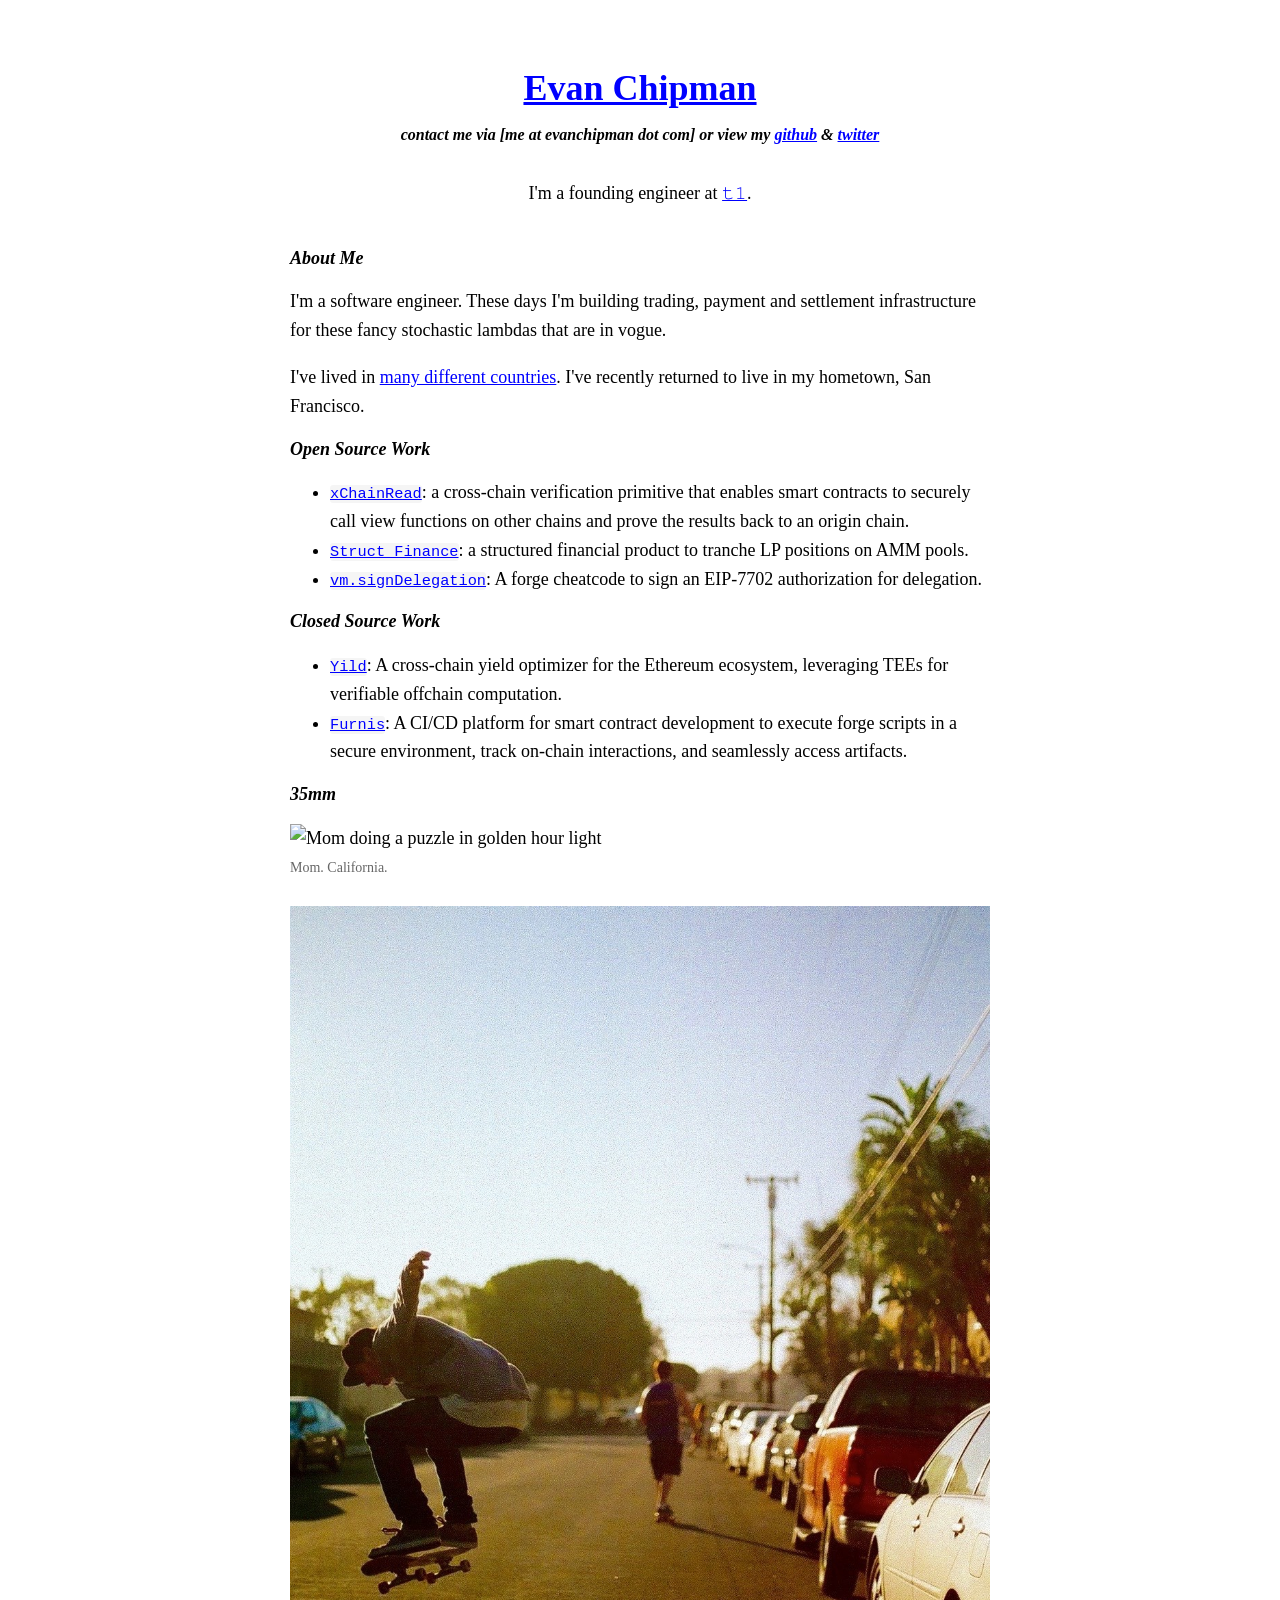
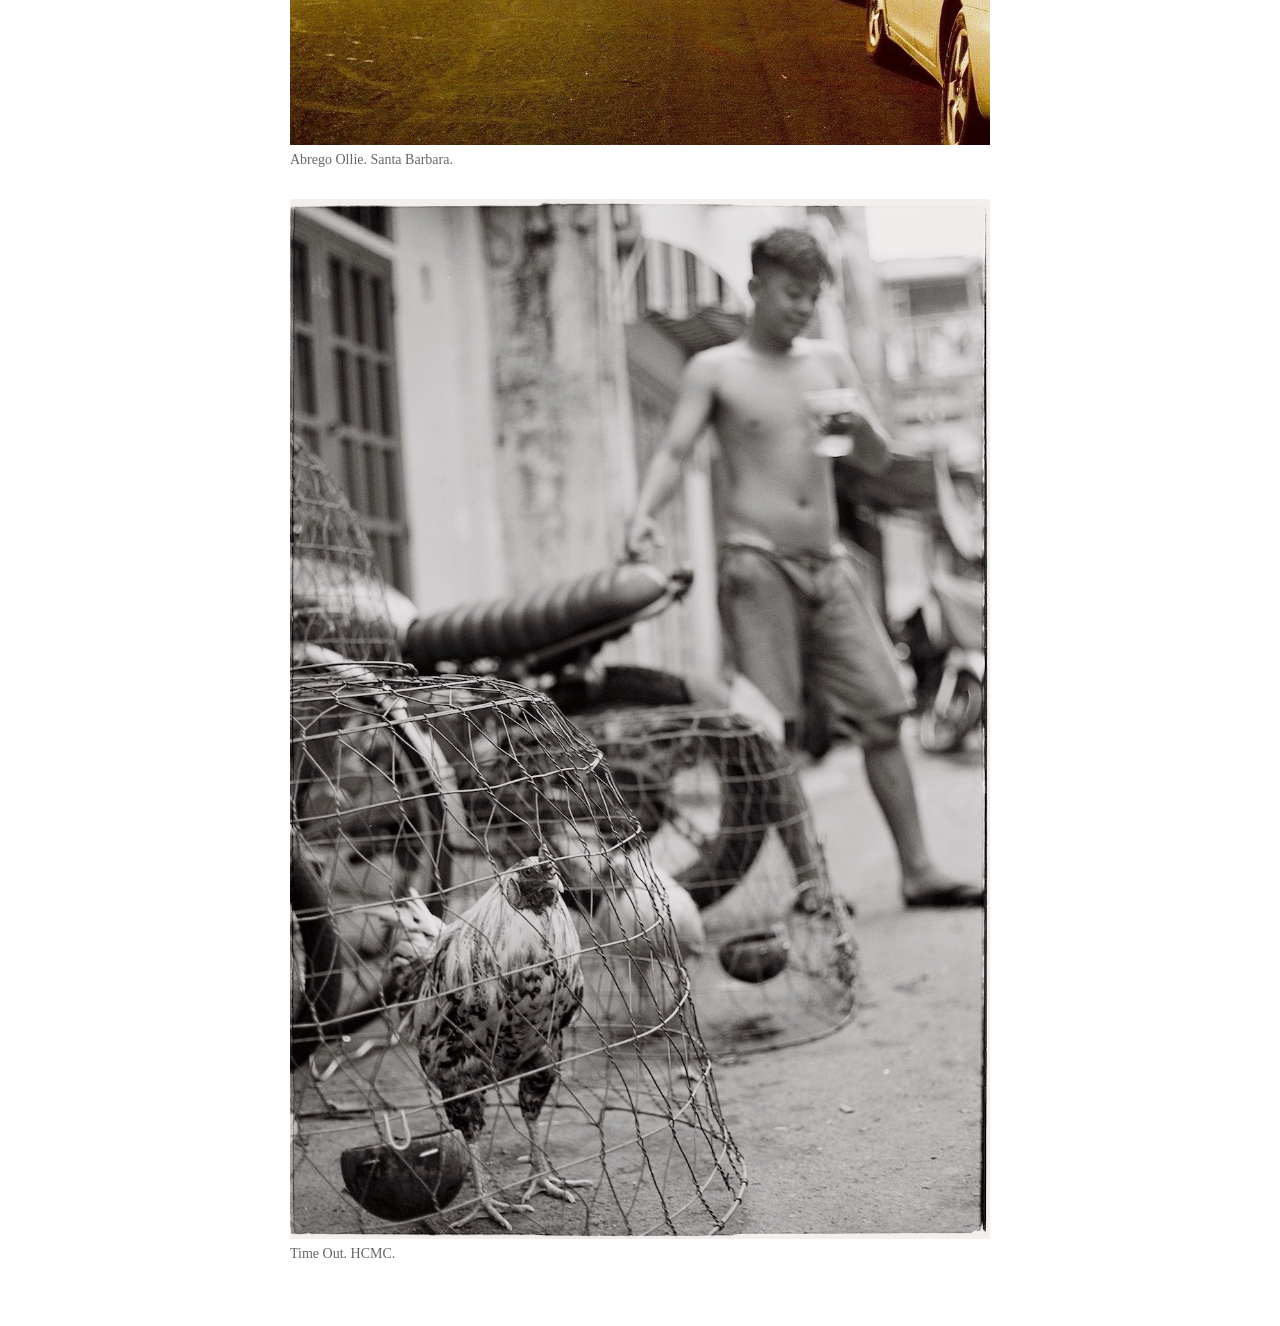
==== index.html @ 2501ecc5 "add photos section" ====
<!DOCTYPE html>
<html lang="en">
 <head>
  <meta charset="utf-8" />
  <meta name="viewport" content="width=device-width, initial-scale=1" />
  <meta name="description" content="the personal website of evan chipman" />

  <title>Evan Chipman</title>

  <link rel="stylesheet" href="styles.css" />
 </head>

 <body>
  <div id="preamble">
   <a href="https://github.com/evchip"><h1 class="title">Evan Chipman</h1></a>

   <h2 class="subtitle" style="margin-bottom: 35px;">
    contact me via
    [me at evanchipman dot com] or view my
    <a href="https://github.com/evchip">github</a>
    &amp; <a href="https://twitter.com/evanchipman">twitter</a>
   </h2>
  </div>

  <div>
    <p style="margin-bottom: 40px; text-align: center;">I'm a founding engineer at <a href="https://t1protocol.com">𝚝𝟷</a>.</p>
    <div>
      <h2>About Me</h2>
      <p>I'm a software engineer. These days I'm building trading, payment and settlement infrastructure for these fancy stochastic lambdas that are in vogue.</p>
      
      <p>I've lived in <a href="https://nomads.com/@chippers">many different countries</a>. I've recently returned to live in my hometown, San Francisco.</p>
    </div>
   <div>
    <h2>Open Source Work</h2>
    <div>
     <ul>
      <li><a href="https://docs.t1protocol.com/integration/xChainRead/overview"><code>xChainRead</code></a>: a cross-chain verification primitive that enables smart contracts to securely call view functions on other chains and prove the results back to an origin chain.</li>
      <li><a href="https://github.com/struct-defi/struct-contracts?tab=readme-ov-file#struct-protocol-----"><code>Struct Finance</code></a>: a structured financial product to tranche LP positions on AMM pools.</li>
      <li><a href="https://getfoundry.sh/reference/cheatcodes/sign-delegation"><code>vm.signDelegation</code></a>: A forge cheatcode to sign an EIP-7702 authorization for delegation.</li>
     </ul>
    </div>
    <h2>Closed Source Work</h2>
    <div>
     <ul>
      <li><a href="https://x.com/t1protocol/status/1993654584883962057"><code>Yild</code></a>: A cross-chain yield optimizer for the Ethereum ecosystem, leveraging TEEs for verifiable offchain computation.</li>
      <li><a href="https://furnis.io"><code>Furnis</code></a>: A CI/CD platform for smart contract development to execute forge scripts in a secure environment, track on-chain interactions, and seamlessly access artifacts.</li>
     </ul>
    </div>
   </div>
   <div>
    <h2>35mm</h2>
    <div class="photo-grid">
     <figure>
      <img src="media/mom.jpg" alt="Mom doing a puzzle in golden hour light" />
      <figcaption>Mom. California.</figcaption>
     </figure>
     <figure>
      <img src="media/sb_skate.jpg" alt="Skater doing an ollie on a Santa Barbara street" />
      <figcaption>Abrego Ollie. Santa Barbara.</figcaption>
     </figure>
     <figure>
      <img src="media/timeout.jpg" alt="Boy walking past caged chickens in an alley" />
      <figcaption>Time Out. HCMC.</figcaption>
     </figure>
    </div>
   </div>
  </div>
 </body>
</html>
---- styles.css ----
.title {
  text-align: center;
  margin-bottom: 0.2em;
}

.subtitle {
  text-align: center;
  font-size: medium;
  font-weight: bold;
  margin-top: 0;
}

body {
  line-height: 1.6;
  font-size: 18px;
  padding: 0 10px;
  margin: 60px auto;
  max-width: 700px;
}

h2,
h3 {
  line-height: 1.2;
}

h2 {
  font-style: italic;
  font-size: 18px;
}

a:link,
a:visited {
  color: blue;
}

code,
.code {
  font-family: Consolas, "Liberation Mono", Menlo, Courier, monospace;
  font-size: 1.125rem;
  line-height: 1.6;
  padding: 0;
  margin: 0;
  font-size: 85%;
  background-color: rgba(0, 0, 0, 0.04);
  border-radius: 3px;
}

.photo-grid {
  margin-top: 1em;
}

.photo-grid figure {
  margin: 0 0 1.5em 0;
}

.photo-grid img {
  width: 100%;
  display: block;
}

.photo-grid figcaption {
  font-size: 14px;
  color: #666;
  margin-top: 0.3em;
}
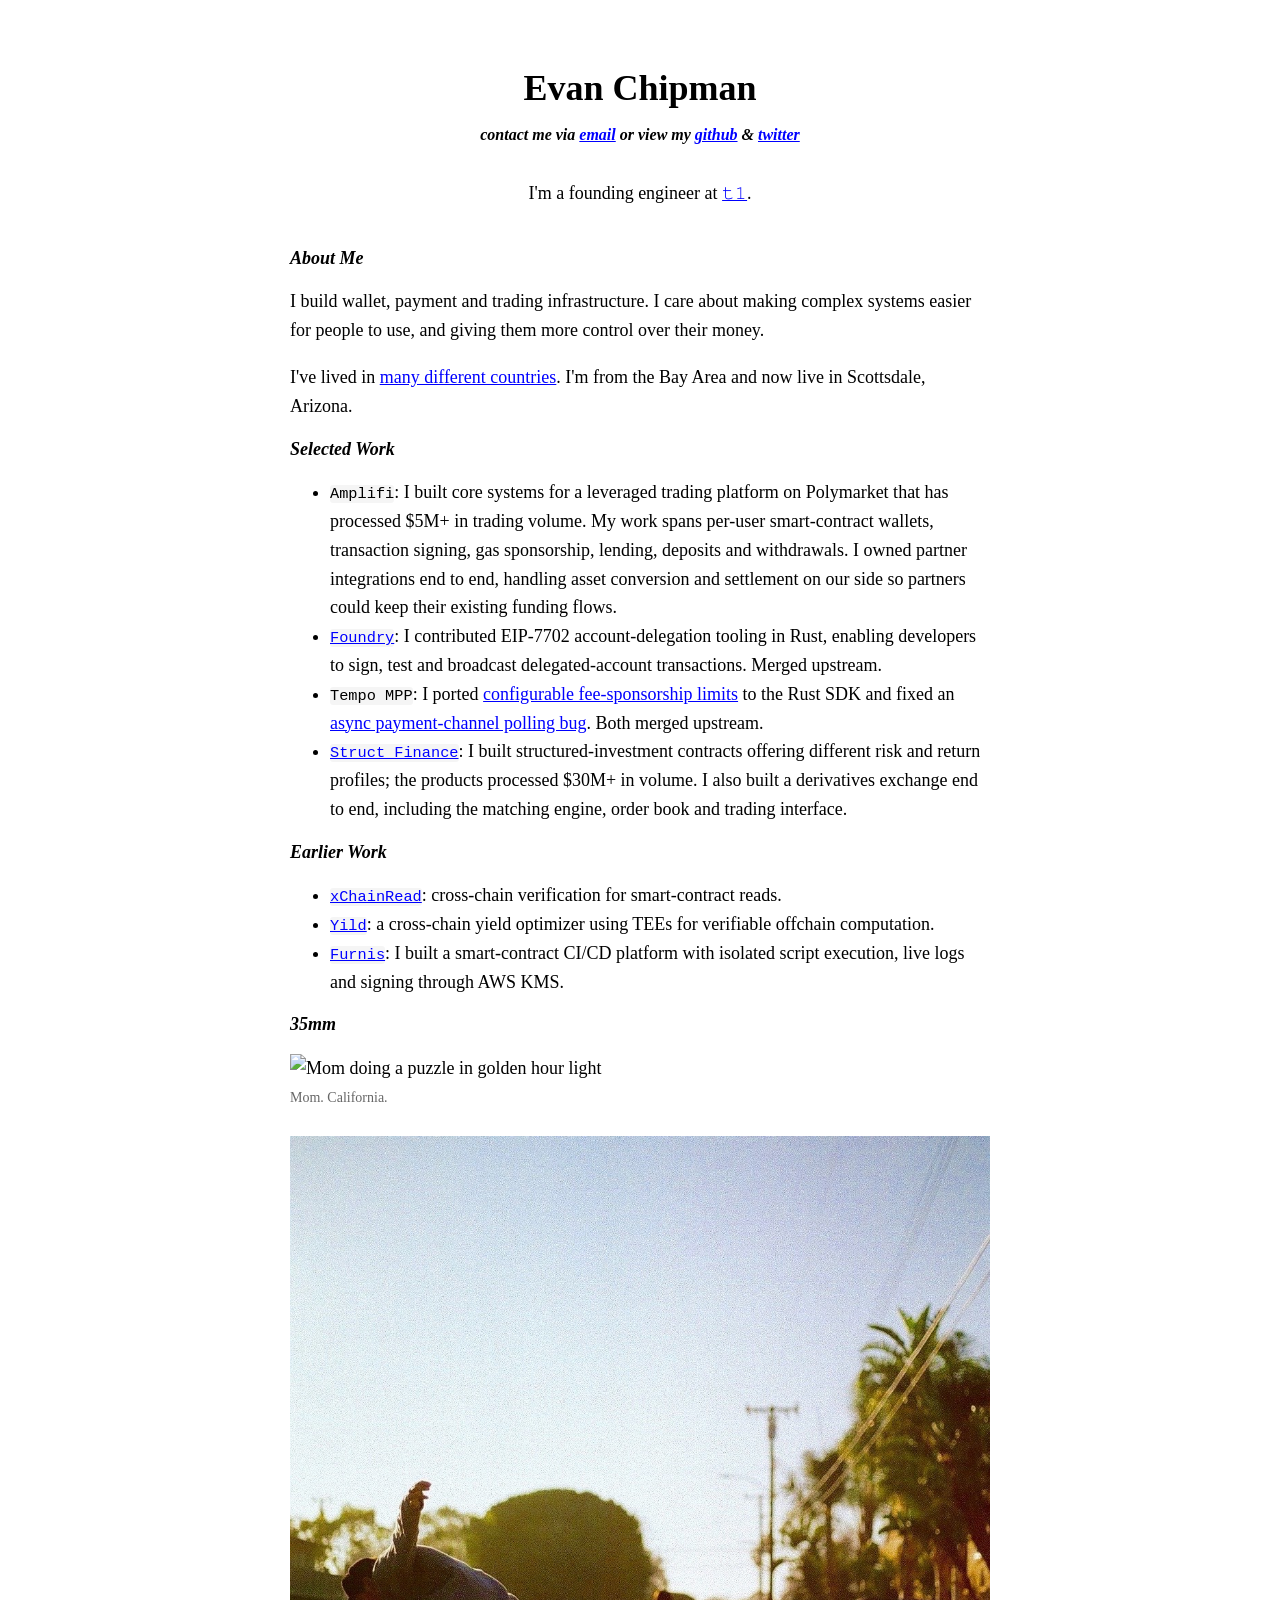
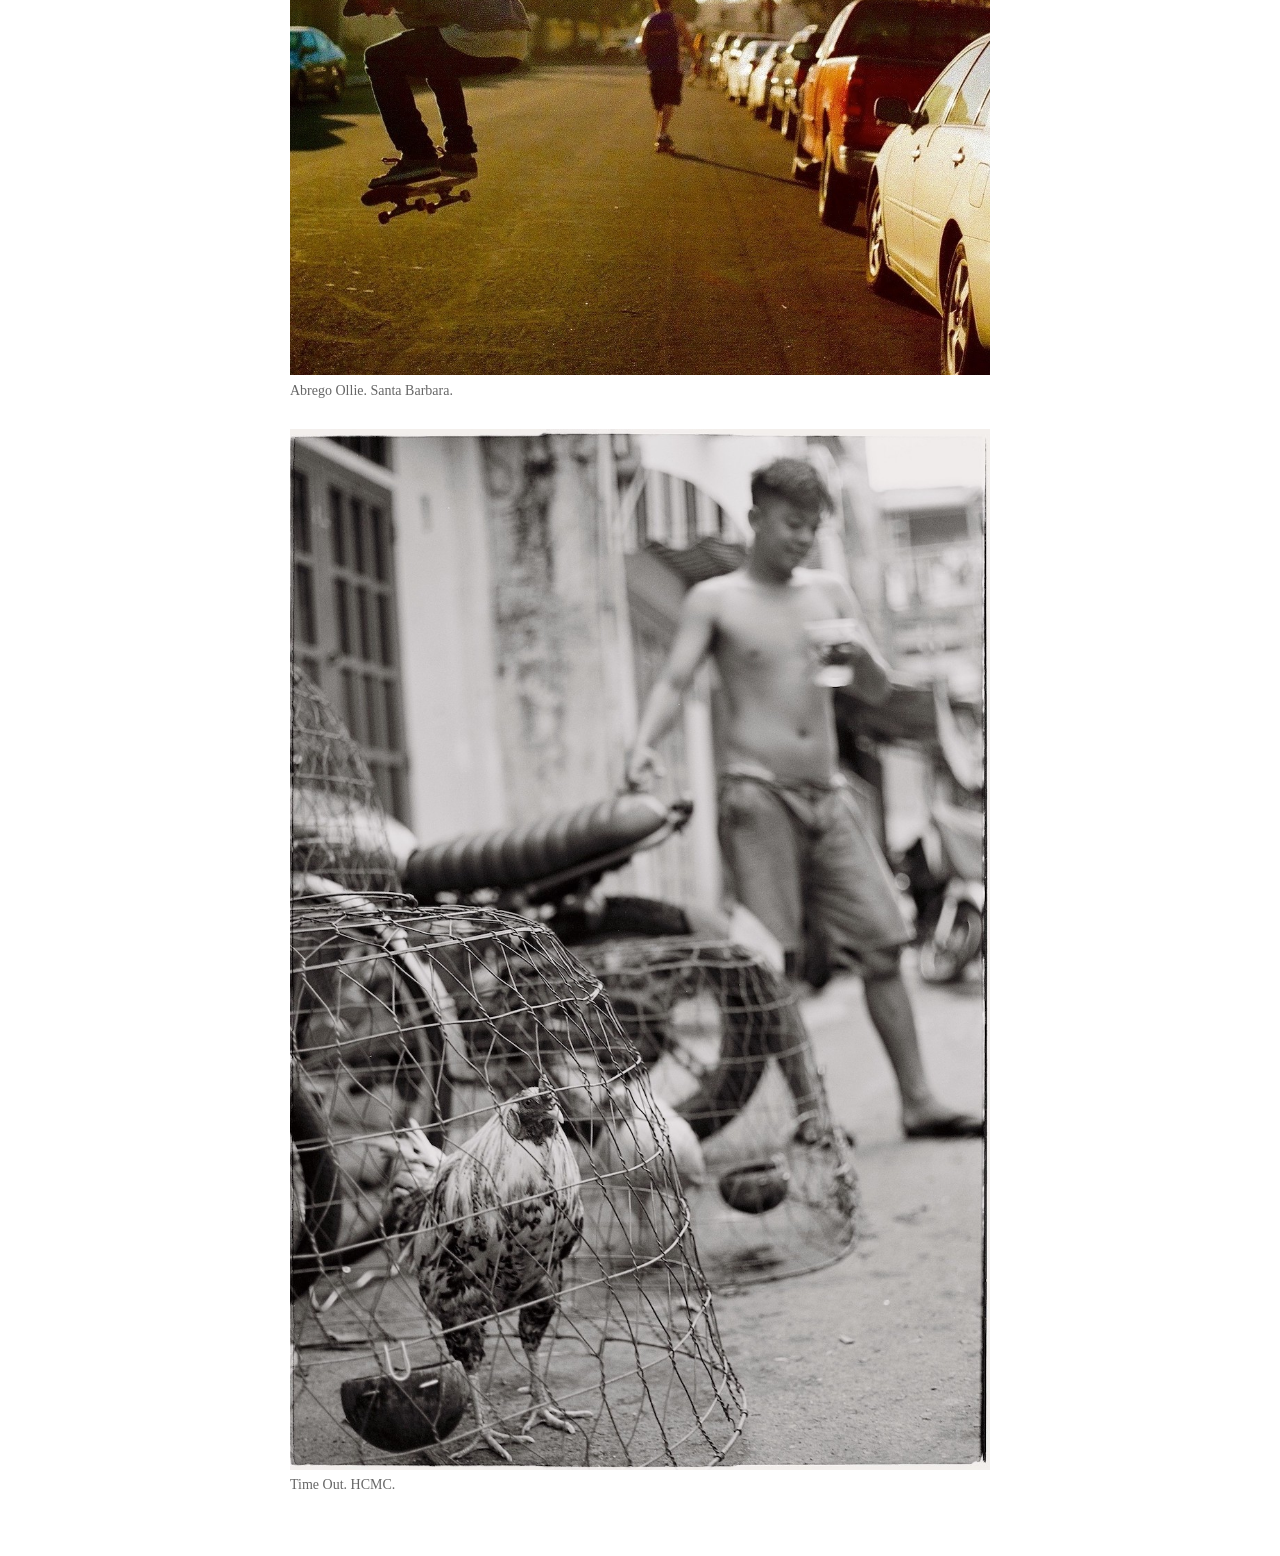
==== commit ca0601c9: "update" ====
--- a/index.html
+++ b/index.html
@@ -3,7 +3,7 @@
  <head>
   <meta charset="utf-8" />
   <meta name="viewport" content="width=device-width, initial-scale=1" />
-  <meta name="description" content="the personal website of evan chipman" />
+  <meta name="description" content="Evan Chipman builds wallet, payment and trading infrastructure. Selected work in Amplifi, Foundry and Tempo MPP, plus 35mm photography." />
 
   <title>Evan Chipman</title>
 
@@ -12,11 +12,11 @@
 
  <body>
   <div id="preamble">
-   <a href="https://github.com/evchip"><h1 class="title">Evan Chipman</h1></a>
+   <h1 class="title">Evan Chipman</h1>
 
    <h2 class="subtitle" style="margin-bottom: 35px;">
     contact me via
-    [me at evanchipman dot com] or view my
+    <a href="mailto:evchip@pm.me">email</a> or view my
     <a href="https://github.com/evchip">github</a>
     &amp; <a href="https://twitter.com/evanchipman">twitter</a>
    </h2>
@@ -26,24 +26,26 @@
     <p style="margin-bottom: 40px; text-align: center;">I'm a founding engineer at <a href="https://t1protocol.com">𝚝𝟷</a>.</p>
     <div>
       <h2>About Me</h2>
-      <p>I'm a software engineer. These days I'm building trading, payment and settlement infrastructure for these fancy stochastic lambdas that are in vogue.</p>
+      <p>I build wallet, payment and trading infrastructure. I care about making complex systems easier for people to use, and giving them more control over their money.</p>
       
-      <p>I've lived in <a href="https://nomads.com/@chippers">many different countries</a>. I've recently returned to live in my hometown, San Francisco.</p>
+      <p>I've lived in <a href="https://nomads.com/@chippers">many different countries</a>. I'm from the Bay Area and now live in Scottsdale, Arizona.</p>
     </div>
    <div>
-    <h2>Open Source Work</h2>
+    <h2>Selected Work</h2>
     <div>
      <ul>
-      <li><a href="https://docs.t1protocol.com/integration/xChainRead/overview"><code>xChainRead</code></a>: a cross-chain verification primitive that enables smart contracts to securely call view functions on other chains and prove the results back to an origin chain.</li>
-      <li><a href="https://github.com/struct-defi/struct-contracts?tab=readme-ov-file#struct-protocol-----"><code>Struct Finance</code></a>: a structured financial product to tranche LP positions on AMM pools.</li>
-      <li><a href="https://getfoundry.sh/reference/cheatcodes/sign-delegation"><code>vm.signDelegation</code></a>: A forge cheatcode to sign an EIP-7702 authorization for delegation.</li>
+      <li><code>Amplifi</code>: I built core systems for a leveraged trading platform on Polymarket that has processed $5M+ in trading volume. My work spans per-user smart-contract wallets, transaction signing, gas sponsorship, lending, deposits and withdrawals. I owned partner integrations end to end, handling asset conversion and settlement on our side so partners could keep their existing funding flows.</li>
+      <li><a href="https://github.com/foundry-rs/foundry/pull/9236"><code>Foundry</code></a>: I contributed EIP-7702 account-delegation tooling in Rust, enabling developers to sign, test and broadcast delegated-account transactions. Merged upstream.</li>
+      <li><code>Tempo MPP</code>: I ported <a href="https://github.com/tempoxyz/mpp-rs/pull/229">configurable fee-sponsorship limits</a> to the Rust SDK and fixed an <a href="https://github.com/tempoxyz/mpp-rs/pull/194">async payment-channel polling bug</a>. Both merged upstream.</li>
+      <li><a href="https://github.com/struct-defi/struct-contracts?tab=readme-ov-file#struct-protocol-----"><code>Struct Finance</code></a>: I built structured-investment contracts offering different risk and return profiles; the products processed $30M+ in volume. I also built a derivatives exchange end to end, including the matching engine, order book and trading interface.</li>
      </ul>
     </div>
-    <h2>Closed Source Work</h2>
+    <h2>Earlier Work</h2>
     <div>
      <ul>
-      <li><a href="https://x.com/t1protocol/status/1993654584883962057"><code>Yild</code></a>: A cross-chain yield optimizer for the Ethereum ecosystem, leveraging TEEs for verifiable offchain computation.</li>
-      <li><a href="https://furnis.io"><code>Furnis</code></a>: A CI/CD platform for smart contract development to execute forge scripts in a secure environment, track on-chain interactions, and seamlessly access artifacts.</li>
+      <li><a href="https://docs.t1protocol.com/integration/xChainRead/overview"><code>xChainRead</code></a>: cross-chain verification for smart-contract reads.</li>
+      <li><a href="https://x.com/t1protocol/status/1993654584883962057"><code>Yild</code></a>: a cross-chain yield optimizer using TEEs for verifiable offchain computation.</li>
+      <li><a href="https://furnis.io"><code>Furnis</code></a>: I built a smart-contract CI/CD platform with isolated script execution, live logs and signing through AWS KMS.</li>
      </ul>
     </div>
    </div>
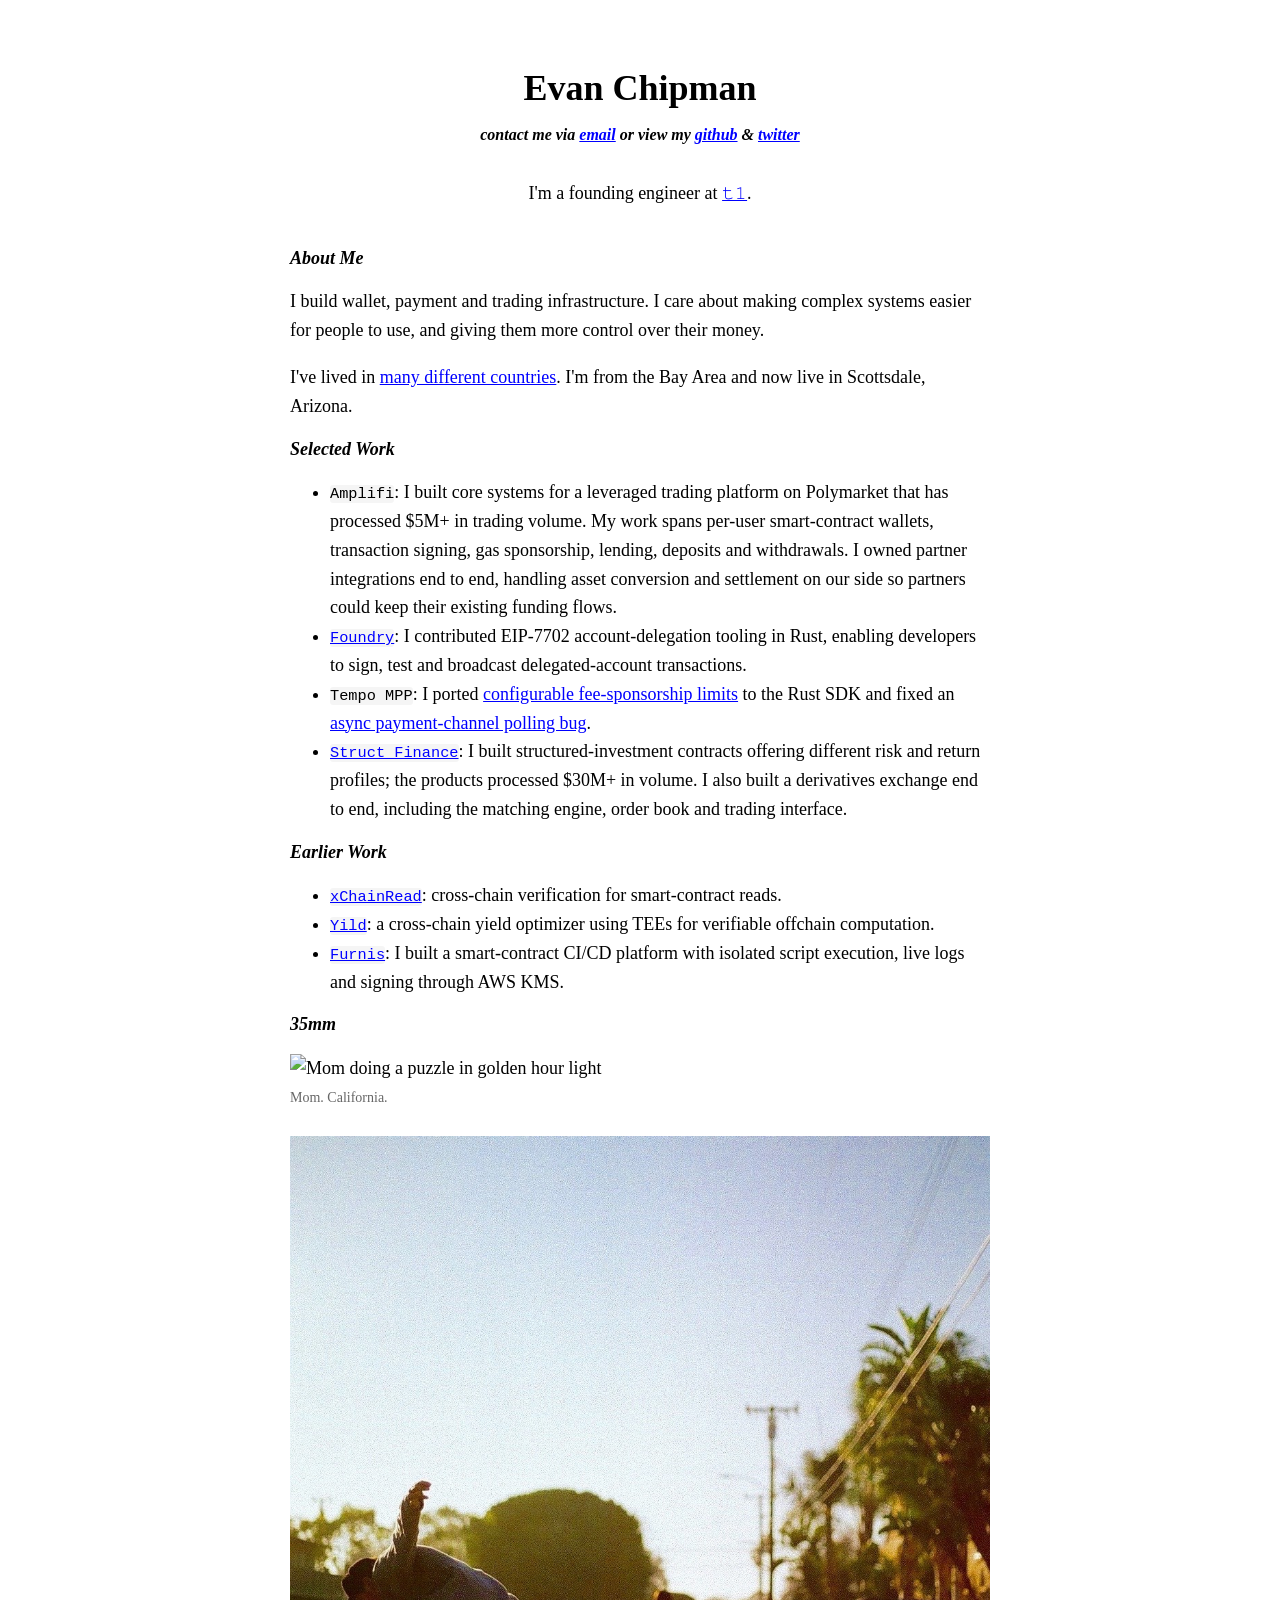
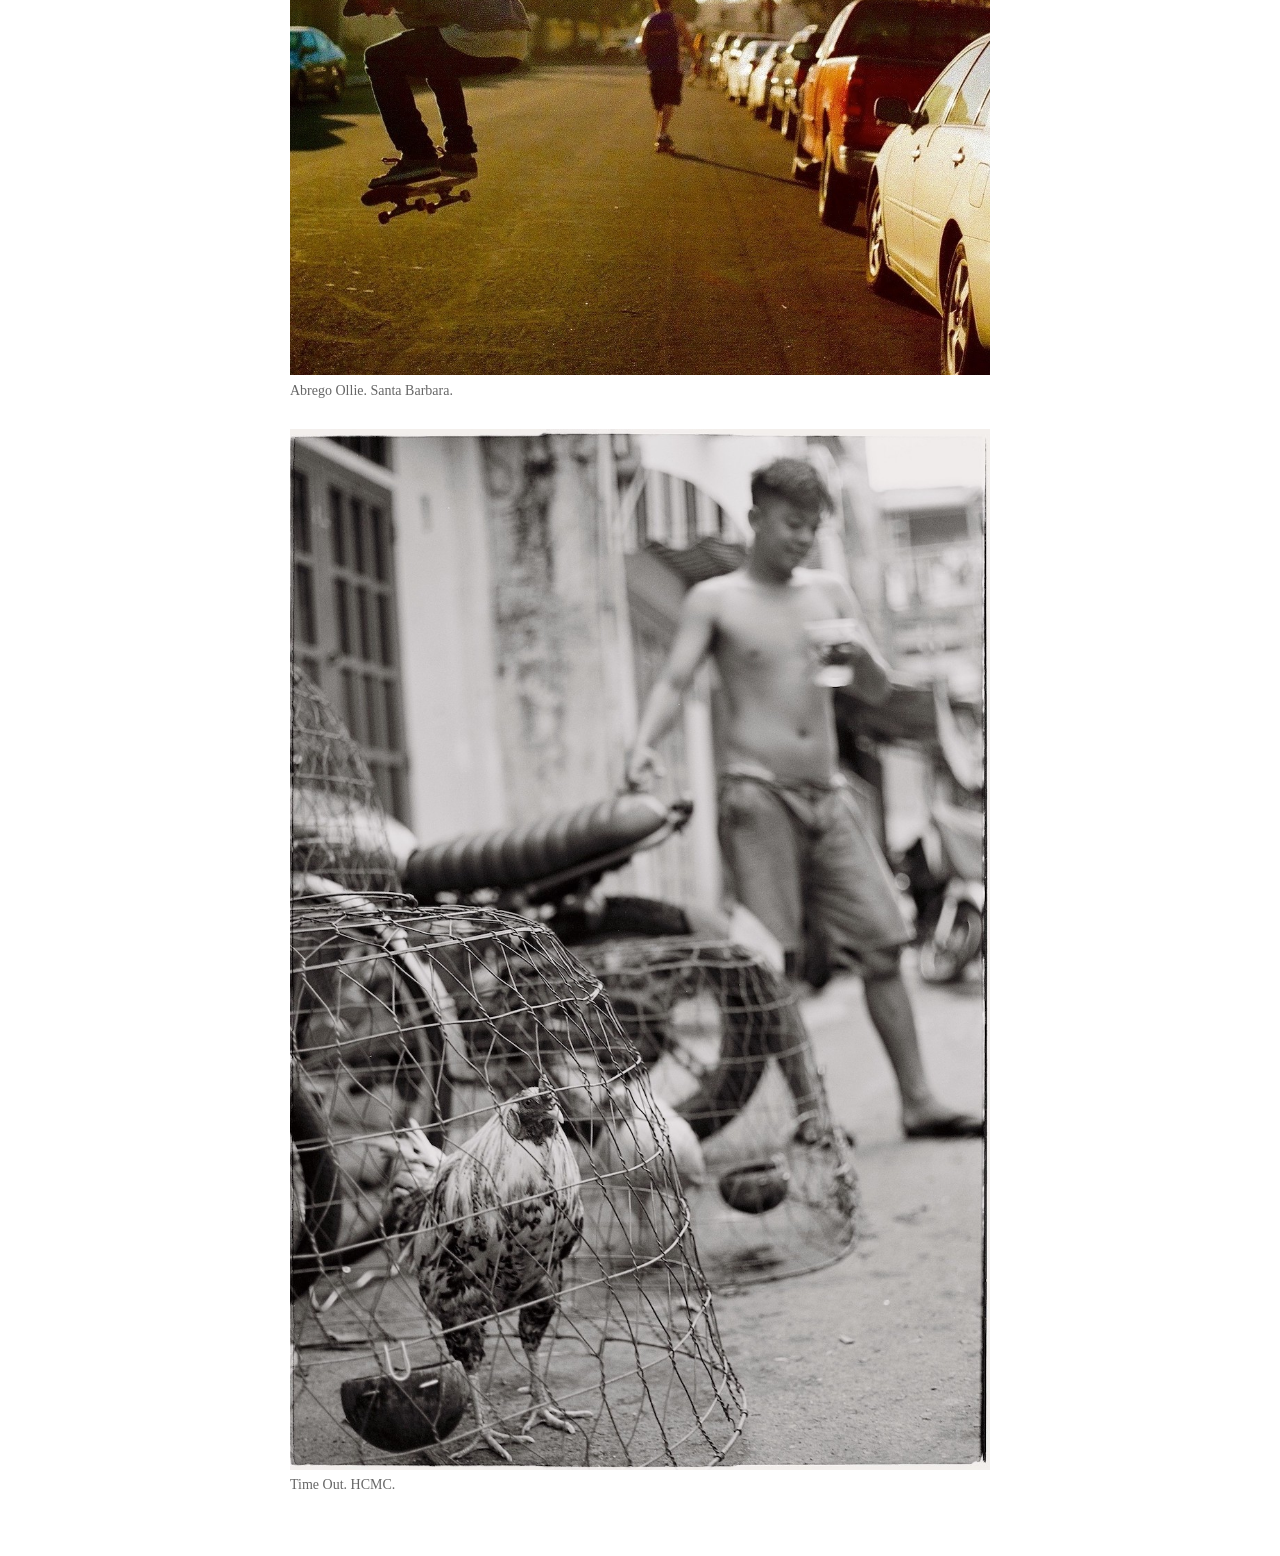
==== commit fedc0fe2: "update" ====
--- a/index.html
+++ b/index.html
@@ -35,8 +35,8 @@
     <div>
      <ul>
       <li><code>Amplifi</code>: I built core systems for a leveraged trading platform on Polymarket that has processed $5M+ in trading volume. My work spans per-user smart-contract wallets, transaction signing, gas sponsorship, lending, deposits and withdrawals. I owned partner integrations end to end, handling asset conversion and settlement on our side so partners could keep their existing funding flows.</li>
-      <li><a href="https://github.com/foundry-rs/foundry/pull/9236"><code>Foundry</code></a>: I contributed EIP-7702 account-delegation tooling in Rust, enabling developers to sign, test and broadcast delegated-account transactions. Merged upstream.</li>
-      <li><code>Tempo MPP</code>: I ported <a href="https://github.com/tempoxyz/mpp-rs/pull/229">configurable fee-sponsorship limits</a> to the Rust SDK and fixed an <a href="https://github.com/tempoxyz/mpp-rs/pull/194">async payment-channel polling bug</a>. Both merged upstream.</li>
+      <li><a href="https://github.com/foundry-rs/foundry/pull/9236"><code>Foundry</code></a>: I contributed EIP-7702 account-delegation tooling in Rust, enabling developers to sign, test and broadcast delegated-account transactions.</li>
+      <li><code>Tempo MPP</code>: I ported <a href="https://github.com/tempoxyz/mpp-rs/pull/229">configurable fee-sponsorship limits</a> to the Rust SDK and fixed an <a href="https://github.com/tempoxyz/mpp-rs/pull/194">async payment-channel polling bug</a>.</li>
       <li><a href="https://github.com/struct-defi/struct-contracts?tab=readme-ov-file#struct-protocol-----"><code>Struct Finance</code></a>: I built structured-investment contracts offering different risk and return profiles; the products processed $30M+ in volume. I also built a derivatives exchange end to end, including the matching engine, order book and trading interface.</li>
      </ul>
     </div>
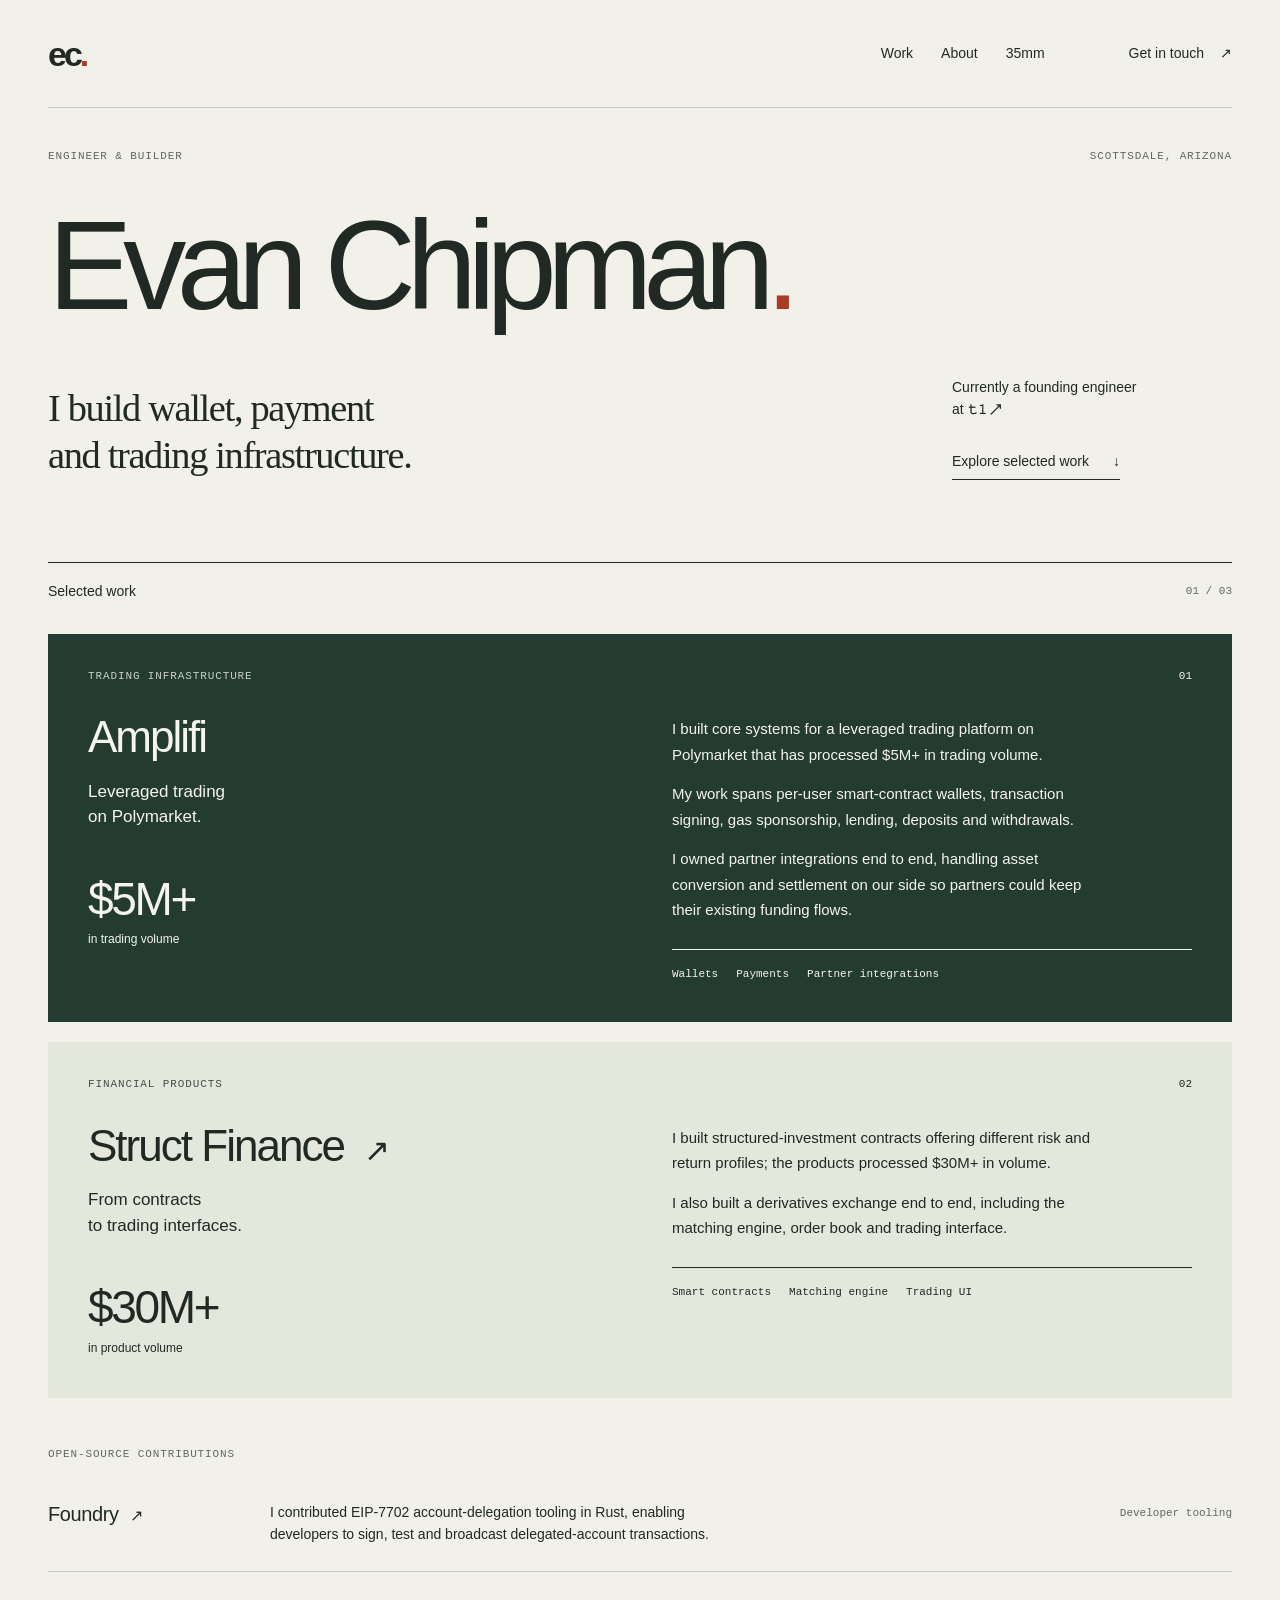
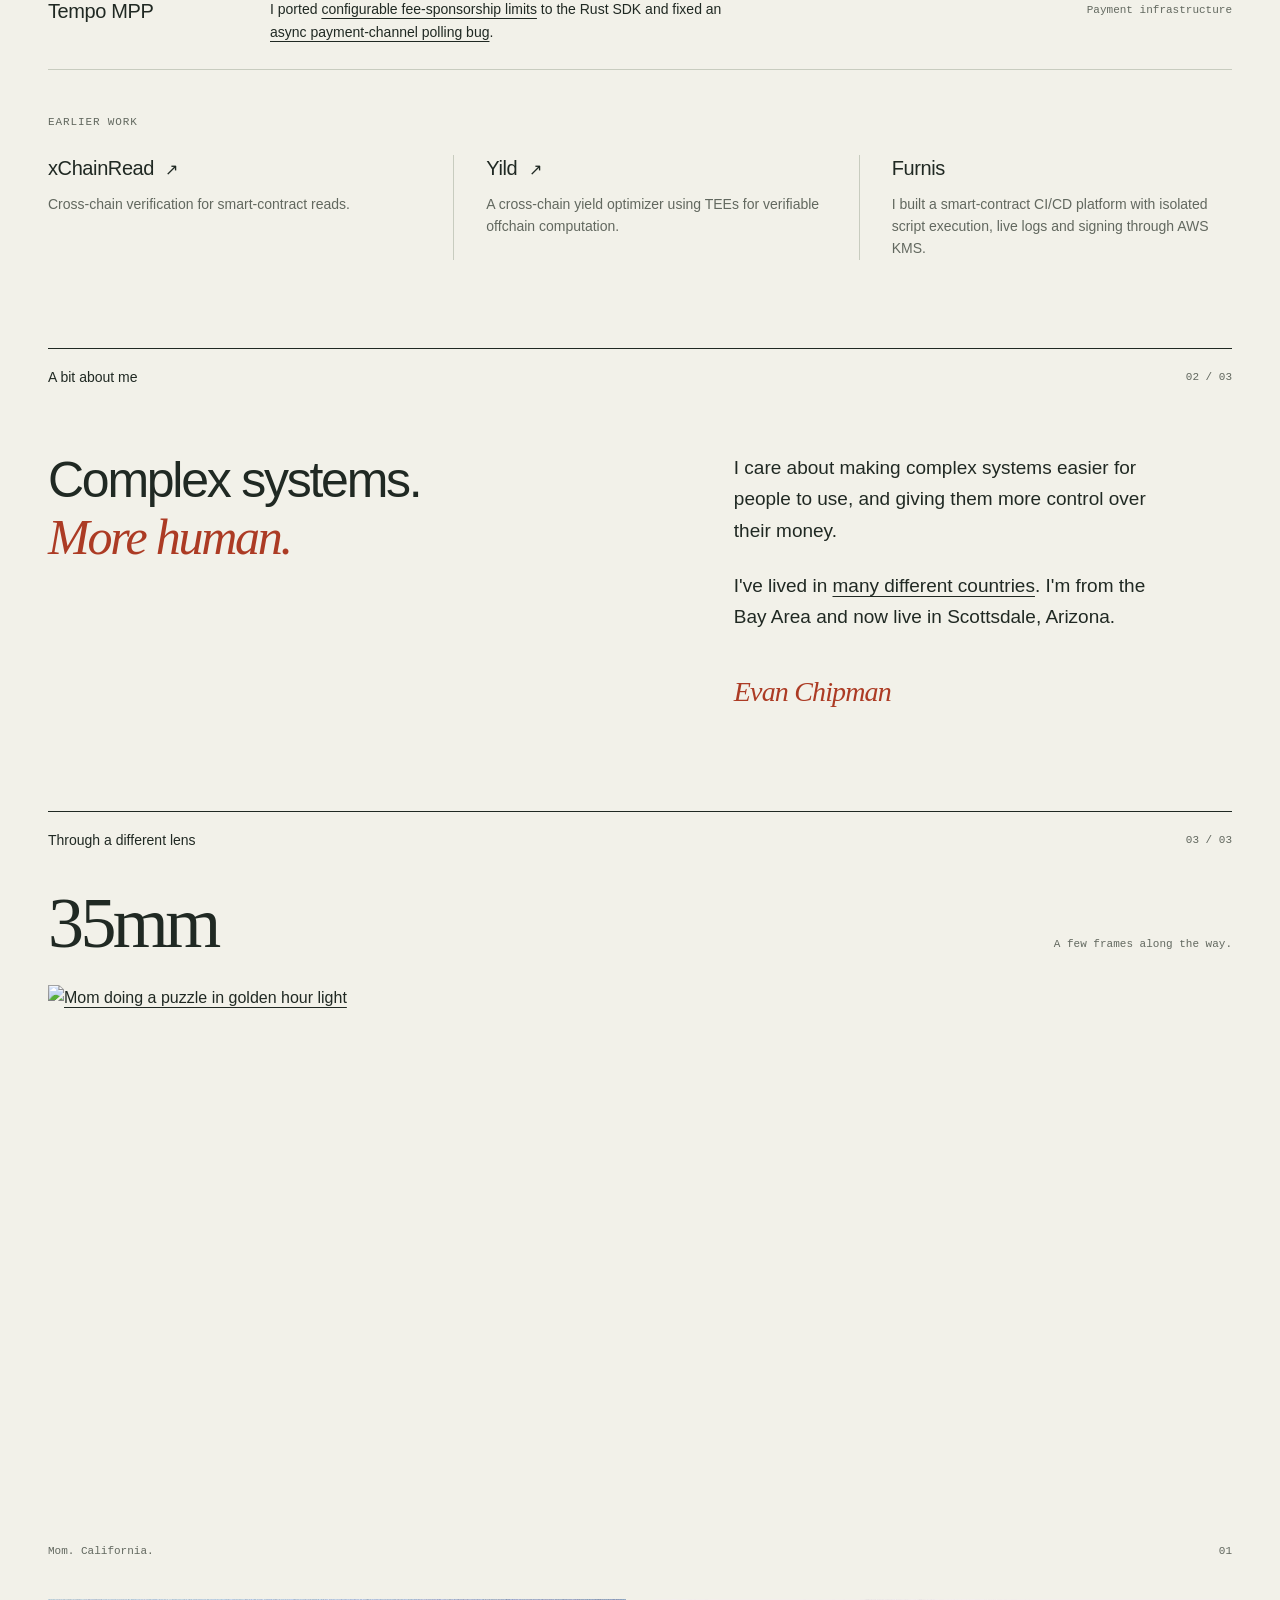
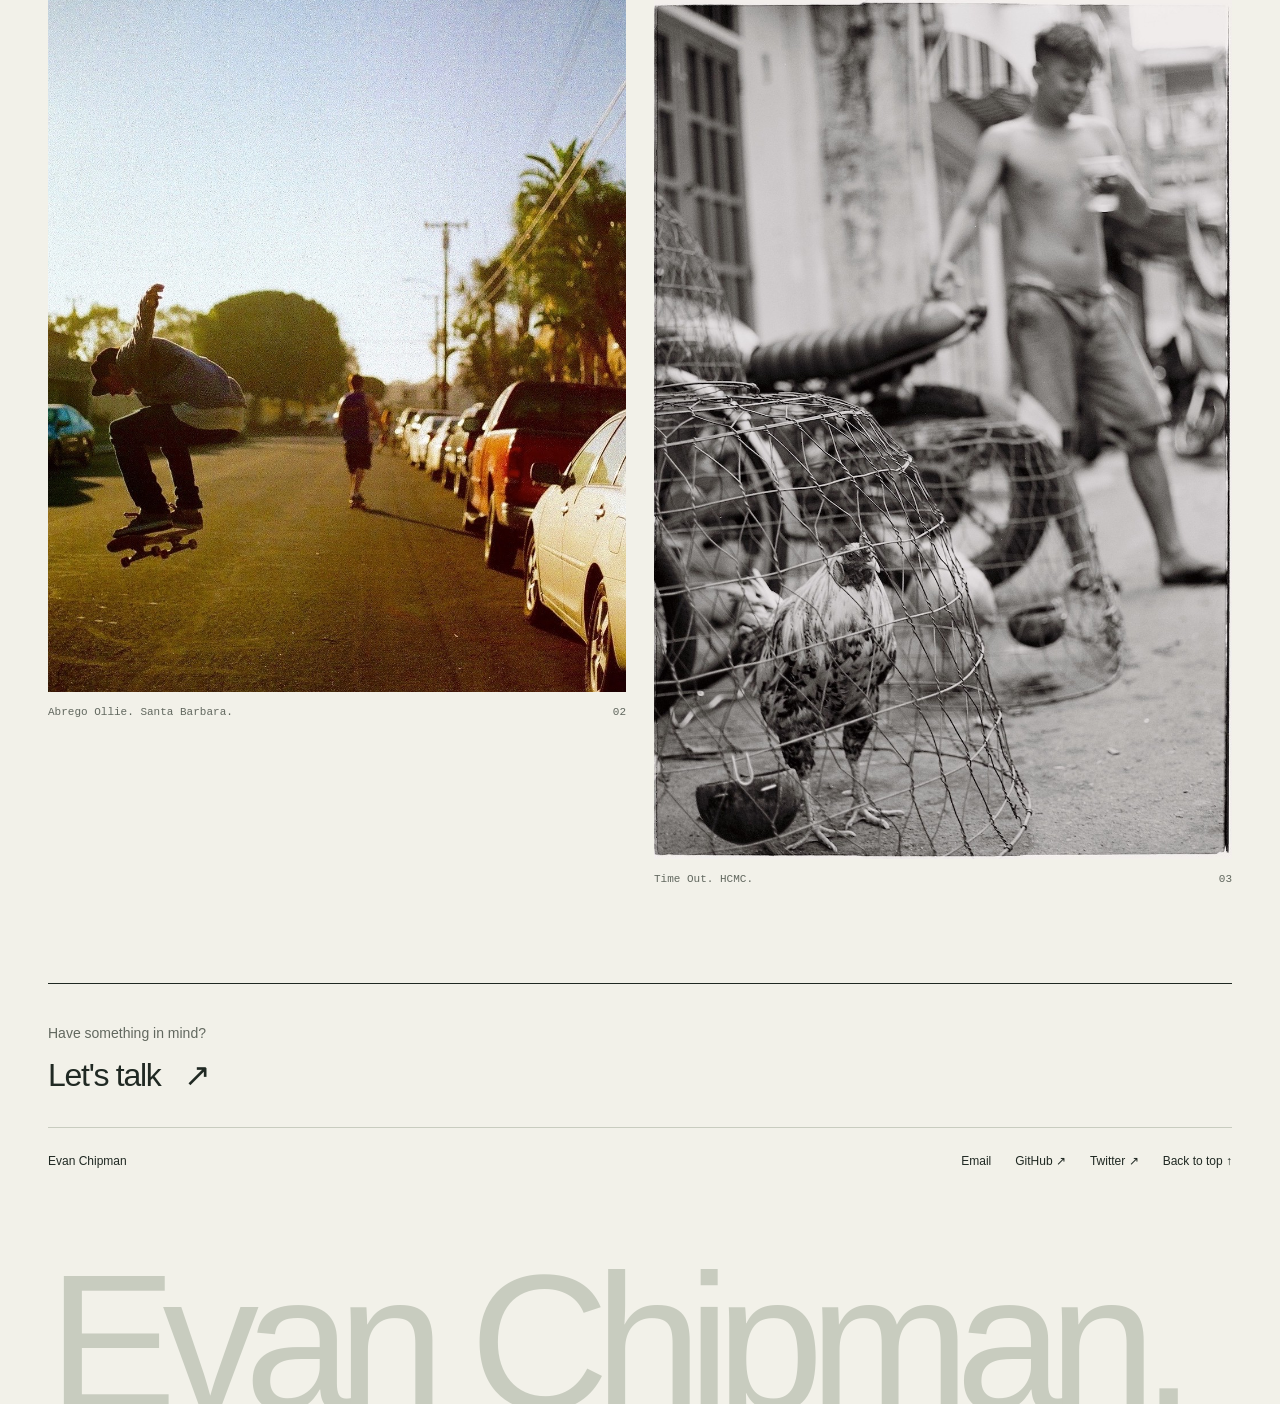
==== commit b9f81a37: "Publish redesigned portfolio and remove dead Furnis link" ====
--- a/index.html
+++ b/index.html
@@ -1,71 +1,136 @@
 <!DOCTYPE html>
 <html lang="en">
- <head>
-  <meta charset="utf-8" />
-  <meta name="viewport" content="width=device-width, initial-scale=1" />
-  <meta name="description" content="Evan Chipman builds wallet, payment and trading infrastructure. Selected work in Amplifi, Foundry and Tempo MPP, plus 35mm photography." />
+  <head>
+    <meta charset="utf-8" />
+    <meta name="viewport" content="width=device-width, initial-scale=1" />
+    <meta name="description" content="Evan Chipman builds wallet, payment and trading infrastructure. Selected work in Amplifi, Foundry and Tempo MPP, plus 35mm photography." />
+    <meta name="theme-color" content="#f2f1e9" />
+    <title>Evan Chipman</title>
+    <link rel="stylesheet" href="styles.css" />
+  </head>
+  <body class="portfolio">
+    <a class="skip-link" href="#main">Skip to content</a>
+    <div class="site-shell">
+      <header class="site-header">
+        <a class="wordmark" href="#top" aria-label="Evan Chipman, top of page">ec<span aria-hidden="true">.</span></a>
+        <nav aria-label="Main navigation">
+          <a href="#work">Work</a>
+          <a href="#about">About</a>
+          <a href="#photography">35mm</a>
+        </nav>
+        <a class="header-contact" href="mailto:evchip@pm.me">Get in touch <span aria-hidden="true">↗</span></a>
+      </header>
 
-  <title>Evan Chipman</title>
+      <main id="main" tabindex="-1">
+        <section class="hero" id="top" aria-labelledby="name">
+          <div class="hero-topline"><span>Engineer &amp; builder</span><span>Scottsdale, Arizona</span></div>
+          <h1 id="name">Evan Chipman<span class="period">.</span></h1>
+          <div class="hero-bottom">
+            <p class="hero-statement">I build wallet, payment<br class="desktop-break" /> and trading infrastructure.</p>
+            <div class="hero-note">
+              <p>Currently a founding engineer<br /> at <a href="https://t1protocol.com">𝚝𝟷 <span aria-hidden="true">↗</span></a></p>
+              <a class="text-link" href="#work">Explore selected work <span aria-hidden="true">↓</span></a>
+            </div>
+          </div>
+        </section>
 
-  <link rel="stylesheet" href="styles.css" />
- </head>
+        <section class="work-section" id="work" aria-labelledby="work-title">
+          <div class="section-heading"><h2 id="work-title">Selected work</h2><span class="section-index" aria-hidden="true">01 / 03</span></div>
 
- <body>
-  <div id="preamble">
-   <h1 class="title">Evan Chipman</h1>
+          <article class="project project-featured" aria-labelledby="amplifi-title">
+            <div class="project-top"><span class="eyebrow">Trading infrastructure</span><span class="project-number" aria-hidden="true">01</span></div>
+            <div class="project-layout">
+              <div class="project-intro">
+                <h3 id="amplifi-title">Amplifi</h3>
+                <p class="project-summary">Leveraged trading<br /> on Polymarket.</p>
+                <div class="project-metric"><strong>$5M+</strong><span>in trading volume</span></div>
+              </div>
+              <div class="project-detail">
+                <p>I built core systems for a leveraged trading platform on Polymarket that has processed $5M+ in trading volume.</p>
+                <p>My work spans per-user smart-contract wallets, transaction signing, gas sponsorship, lending, deposits and withdrawals.</p>
+                <p>I owned partner integrations end to end, handling asset conversion and settlement on our side so partners could keep their existing funding flows.</p>
+                <ul class="project-tags" aria-label="Areas of work"><li>Wallets</li><li>Payments</li><li>Partner integrations</li></ul>
+              </div>
+            </div>
+          </article>
 
-   <h2 class="subtitle" style="margin-bottom: 35px;">
-    contact me via
-    <a href="mailto:evchip@pm.me">email</a> or view my
-    <a href="https://github.com/evchip">github</a>
-    &amp; <a href="https://twitter.com/evanchipman">twitter</a>
-   </h2>
-  </div>
+          <article class="project project-light" aria-labelledby="struct-title">
+            <div class="project-top"><span class="eyebrow">Financial products</span><span class="project-number" aria-hidden="true">02</span></div>
+            <div class="project-layout">
+              <div class="project-intro">
+                <h3 id="struct-title"><a href="https://github.com/struct-defi/struct-contracts?tab=readme-ov-file#struct-protocol-----">Struct Finance <span class="project-arrow" aria-hidden="true">↗</span></a></h3>
+                <p class="project-summary">From contracts<br /> to trading interfaces.</p>
+                <div class="project-metric"><strong>$30M+</strong><span>in product volume</span></div>
+              </div>
+              <div class="project-detail">
+                <p>I built structured-investment contracts offering different risk and return profiles; the products processed $30M+ in volume.</p>
+                <p>I also built a derivatives exchange end to end, including the matching engine, order book and trading interface.</p>
+                <ul class="project-tags" aria-label="Areas of work"><li>Smart contracts</li><li>Matching engine</li><li>Trading UI</li></ul>
+              </div>
+            </div>
+          </article>
 
-  <div>
-    <p style="margin-bottom: 40px; text-align: center;">I'm a founding engineer at <a href="https://t1protocol.com">𝚝𝟷</a>.</p>
-    <div>
-      <h2>About Me</h2>
-      <p>I build wallet, payment and trading infrastructure. I care about making complex systems easier for people to use, and giving them more control over their money.</p>
-      
-      <p>I've lived in <a href="https://nomads.com/@chippers">many different countries</a>. I'm from the Bay Area and now live in Scottsdale, Arizona.</p>
+          <div class="contributions" aria-labelledby="contributions-title">
+            <h3 class="eyebrow" id="contributions-title">Open-source contributions</h3>
+            <article class="contribution">
+              <h4><a href="https://github.com/foundry-rs/foundry/pull/9236">Foundry <span aria-hidden="true">↗</span></a></h4>
+              <p>I contributed EIP-7702 account-delegation tooling in Rust, enabling developers to sign, test and broadcast delegated-account transactions.</p>
+              <span class="contribution-type">Developer tooling</span>
+            </article>
+            <article class="contribution">
+              <h4>Tempo MPP</h4>
+              <p>I ported <a href="https://github.com/tempoxyz/mpp-rs/pull/229">configurable fee-sponsorship limits</a> to the Rust SDK and fixed an <a href="https://github.com/tempoxyz/mpp-rs/pull/194">async payment-channel polling bug</a>.</p>
+              <span class="contribution-type">Payment infrastructure</span>
+            </article>
+          </div>
+
+          <div class="earlier-work" aria-labelledby="earlier-title">
+            <h3 class="eyebrow" id="earlier-title">Earlier work</h3>
+            <div class="earlier-grid">
+              <article><h4><a href="https://docs.t1protocol.com/integration/xChainRead/overview">xChainRead <span aria-hidden="true">↗</span></a></h4><p>Cross-chain verification for smart-contract reads.</p></article>
+              <article><h4><a href="https://x.com/t1protocol/status/1993654584883962057">Yild <span aria-hidden="true">↗</span></a></h4><p>A cross-chain yield optimizer using TEEs for verifiable offchain computation.</p></article>
+              <article><h4>Furnis</h4><p>I built a smart-contract CI/CD platform with isolated script execution, live logs and signing through AWS KMS.</p></article>
+            </div>
+          </div>
+        </section>
+
+        <section class="about-section" id="about" aria-labelledby="about-title">
+          <div class="section-heading"><h2 id="about-title">A bit about me</h2><span class="section-index" aria-hidden="true">02 / 03</span></div>
+          <div class="about-layout">
+            <p class="about-statement">Complex systems.<br /><em>More human.</em></p>
+            <div class="about-copy">
+              <p>I care about making complex systems easier for people to use, and giving them more control over their money.</p>
+              <p>I've lived in <a href="https://nomads.com/@chippers">many different countries</a>. I'm from the Bay Area and now live in Scottsdale, Arizona.</p>
+              <p class="about-signature">Evan Chipman</p>
+            </div>
+          </div>
+        </section>
+
+        <section class="photography-section" id="photography" aria-labelledby="photography-title">
+          <div class="section-heading"><h2 id="photography-title">Through a different lens</h2><span class="section-index" aria-hidden="true">03 / 03</span></div>
+          <div class="photo-heading"><p>35mm</p><span>A few frames along the way.</span></div>
+          <div class="film-grid">
+            <figure class="film-wide">
+              <a href="media/mom.jpg" aria-label="View full-size photograph: Mom, California"><img src="media/mom.jpg" width="6045" height="2788" loading="lazy" decoding="async" alt="Mom doing a puzzle in golden hour light" /></a>
+              <figcaption><span>Mom. California.</span><span aria-hidden="true">01</span></figcaption>
+            </figure>
+            <figure>
+              <a href="media/sb_skate.jpg" aria-label="View full-size photograph: Abrego Ollie, Santa Barbara"><img src="media/sb_skate.jpg" width="1023" height="1226" loading="lazy" decoding="async" alt="Skater doing an ollie on a Santa Barbara street" /></a>
+              <figcaption><span>Abrego Ollie. Santa Barbara.</span><span aria-hidden="true">02</span></figcaption>
+            </figure>
+            <figure>
+              <a href="media/timeout.jpg" aria-label="View full-size photograph: Time Out, HCMC"><img src="media/timeout.jpg" width="1009" height="1500" loading="lazy" decoding="async" alt="Boy walking past caged chickens in an alley" /></a>
+              <figcaption><span>Time Out. HCMC.</span><span aria-hidden="true">03</span></figcaption>
+            </figure>
+          </div>
+        </section>
+      </main>
+
+      <footer class="site-footer">
+        <div class="footer-heading"><p>Have something in mind?</p><a href="mailto:evchip@pm.me">Let's talk<span aria-hidden="true">↗</span></a></div>
+        <div class="footer-bottom"><span>Evan Chipman</span><nav aria-label="Social links"><a href="mailto:evchip@pm.me">Email</a><a href="https://github.com/evchip">GitHub <span aria-hidden="true">↗</span></a><a href="https://twitter.com/evanchipman">Twitter <span aria-hidden="true">↗</span></a><a href="#top">Back to top <span aria-hidden="true">↑</span></a></nav></div>
+        <div class="footer-signature" aria-hidden="true"><p class="footer-wordmark">Evan Chipman.</p></div>
+      </footer>
     </div>
-   <div>
-    <h2>Selected Work</h2>
-    <div>
-     <ul>
-      <li><code>Amplifi</code>: I built core systems for a leveraged trading platform on Polymarket that has processed $5M+ in trading volume. My work spans per-user smart-contract wallets, transaction signing, gas sponsorship, lending, deposits and withdrawals. I owned partner integrations end to end, handling asset conversion and settlement on our side so partners could keep their existing funding flows.</li>
-      <li><a href="https://github.com/foundry-rs/foundry/pull/9236"><code>Foundry</code></a>: I contributed EIP-7702 account-delegation tooling in Rust, enabling developers to sign, test and broadcast delegated-account transactions.</li>
-      <li><code>Tempo MPP</code>: I ported <a href="https://github.com/tempoxyz/mpp-rs/pull/229">configurable fee-sponsorship limits</a> to the Rust SDK and fixed an <a href="https://github.com/tempoxyz/mpp-rs/pull/194">async payment-channel polling bug</a>.</li>
-      <li><a href="https://github.com/struct-defi/struct-contracts?tab=readme-ov-file#struct-protocol-----"><code>Struct Finance</code></a>: I built structured-investment contracts offering different risk and return profiles; the products processed $30M+ in volume. I also built a derivatives exchange end to end, including the matching engine, order book and trading interface.</li>
-     </ul>
-    </div>
-    <h2>Earlier Work</h2>
-    <div>
-     <ul>
-      <li><a href="https://docs.t1protocol.com/integration/xChainRead/overview"><code>xChainRead</code></a>: cross-chain verification for smart-contract reads.</li>
-      <li><a href="https://x.com/t1protocol/status/1993654584883962057"><code>Yild</code></a>: a cross-chain yield optimizer using TEEs for verifiable offchain computation.</li>
-      <li><a href="https://furnis.io"><code>Furnis</code></a>: I built a smart-contract CI/CD platform with isolated script execution, live logs and signing through AWS KMS.</li>
-     </ul>
-    </div>
-   </div>
-   <div>
-    <h2>35mm</h2>
-    <div class="photo-grid">
-     <figure>
-      <img src="media/mom.jpg" alt="Mom doing a puzzle in golden hour light" />
-      <figcaption>Mom. California.</figcaption>
-     </figure>
-     <figure>
-      <img src="media/sb_skate.jpg" alt="Skater doing an ollie on a Santa Barbara street" />
-      <figcaption>Abrego Ollie. Santa Barbara.</figcaption>
-     </figure>
-     <figure>
-      <img src="media/timeout.jpg" alt="Boy walking past caged chickens in an alley" />
-      <figcaption>Time Out. HCMC.</figcaption>
-     </figure>
-    </div>
-   </div>
-  </div>
- </body>
+  </body>
 </html>
--- a/styles.css
+++ b/styles.css
@@ -63,3 +63,188 @@
   color: #666;
   margin-top: 0.3em;
 }
+
+
+/* Portfolio. Scoped to keep the 2025 journal's original presentation intact. */
+.portfolio {
+  --paper: #f2f1e9;
+  --ink: #202923;
+  --muted: #62685f;
+  --rule: #c8ccbf;
+  --accent: #ac3b24;
+  --dark: #243b31;
+  --cream: #f6f5ed;
+  margin: 0;
+  padding: 0;
+  max-width: none;
+  background: var(--paper);
+  color: var(--ink);
+  font-family: -apple-system, BlinkMacSystemFont, "Segoe UI", Helvetica, Arial, sans-serif;
+  font-size: 16px;
+  line-height: 1.6;
+  -webkit-font-smoothing: antialiased;
+}
+.portfolio *, .portfolio *::before, .portfolio *::after { box-sizing: border-box; }
+.portfolio ::selection { background: var(--dark); color: var(--cream); }
+.portfolio a { color: inherit; text-decoration-thickness: 1px; text-underline-offset: 4px; }
+.portfolio a:hover { color: var(--accent); }
+.portfolio a:focus-visible { outline: 2px solid var(--accent); outline-offset: 6px; }
+.portfolio h1, .portfolio h2, .portfolio h3, .portfolio h4, .portfolio p { margin: 0; }
+.portfolio h2, .portfolio h3 { font-style: normal; }
+.portfolio h1, .portfolio h2, .portfolio h3, .portfolio h4 { font-weight: 500; }
+.portfolio .site-shell { width: min(1240px, 100% - 96px); margin-inline: auto; }
+.portfolio .skip-link { position: absolute; z-index: 5; top: 12px; left: 24px; padding: 10px 18px; background: var(--ink); color: var(--cream); transform: translateY(-160%); }
+.portfolio .skip-link:focus { transform: translateY(0); }
+.portfolio .site-header { min-height: 108px; display: flex; align-items: center; gap: 40px; border-bottom: 1px solid var(--rule); }
+.portfolio .wordmark { margin-right: auto; font-size: 34px; line-height: 1; font-weight: 700; letter-spacing: -3px; text-decoration: none; }
+.portfolio .wordmark span { color: var(--accent); }
+.portfolio .site-header nav { display: flex; gap: 28px; }
+.portfolio .site-header nav a, .portfolio .header-contact { padding-block: 12px; font-size: 14px; text-decoration: none; }
+.portfolio .header-contact { margin-left: 44px; }
+.portfolio .header-contact span { margin-left: 12px; }
+.portfolio .hero { padding: 40px 0 82px; }
+.portfolio .hero-topline, .portfolio .eyebrow, .portfolio .section-index, .portfolio .project-number, .portfolio .contribution-type, .portfolio .project-tags, .portfolio figcaption, .portfolio .photo-heading > span { font-family: "SFMono-Regular", Consolas, "Liberation Mono", monospace; font-size: 11px; line-height: 1.5; font-weight: 400; }
+.portfolio .hero-topline { display: flex; justify-content: space-between; text-transform: uppercase; letter-spacing: .08em; color: var(--muted); }
+.portfolio h1 { font-size: clamp(64px, 9.9vw, 132px); letter-spacing: -.075em; line-height: 1.05; margin: 34px 0 44px; white-space: nowrap; font-weight: 500; }
+.portfolio .period { color: var(--accent); }
+.portfolio .hero-bottom { display: grid; grid-template-columns: 1fr 280px; gap: 48px; align-items: end; }
+.portfolio .hero-statement { font-family: Georgia, "Times New Roman", serif; font-size: clamp(26px, 3vw, 40px); line-height: 1.23; letter-spacing: -.035em; }
+.portfolio .hero-note { font-size: 14px; }
+.portfolio .hero-note p { margin-bottom: 24px; }
+.portfolio .hero-note p a { text-decoration: none; font-weight: 600; }
+.portfolio .text-link { display: inline-flex; gap: 24px; align-items: center; padding-block: 6px; text-decoration: none; border-bottom: 1px solid currentColor; }
+.portfolio section[id] { scroll-margin-top: 28px; }
+.portfolio .section-heading { display: flex; align-items: center; justify-content: space-between; border-top: 1px solid var(--ink); padding-top: 18px; margin-bottom: 32px; }
+.portfolio .section-heading h2 { font-size: 14px; line-height: 1.5; }
+.portfolio .section-index { color: var(--muted); }
+.portfolio .project { padding: 34px 40px 40px; }
+.portfolio .project + .project { margin-top: 20px; }
+.portfolio .project-featured { background: var(--dark); color: var(--cream); }
+.portfolio .project-light { background: #e4e7dc; }
+.portfolio .project-top { display: flex; align-items: center; justify-content: space-between; margin-bottom: 28px; }
+.portfolio .eyebrow { text-transform: uppercase; letter-spacing: .08em; }
+.portfolio .project-top .eyebrow { opacity: .8; }
+.portfolio .project-layout { display: grid; grid-template-columns: 1fr 1fr; gap: 64px; }
+.portfolio .project h3 { font-size: clamp(30px, 3.5vw, 44px); line-height: 1.15; letter-spacing: -.045em; }
+.portfolio .project h3 a { text-decoration: none; }
+.portfolio .project-arrow { font-size: .7em; margin-left: 10px; display: inline-block; }
+.portfolio .project-summary { margin-top: 16px; font-size: 17px; line-height: 1.5; }
+.portfolio .project-metric { display: flex; flex-direction: column; margin-top: 44px; }
+.portfolio .project-metric strong { font-size: 46px; line-height: 1.1; font-weight: 400; letter-spacing: -.05em; }
+.portfolio .project-metric > span { margin-top: 6px; font-size: 12px; }
+.portfolio .project-detail { padding-top: 4px; }
+.portfolio .project-detail p { font-size: 15px; line-height: 1.7; max-width: 52ch; }
+.portfolio .project-detail p + p { margin-top: 14px; }
+.portfolio .project-tags { display: flex; flex-wrap: wrap; gap: 8px 18px; margin: 26px 0 0; padding: 16px 0 0; border-top: 1px solid currentColor; list-style: none; }
+.portfolio .project-featured a:hover, .portfolio .project-featured a:focus-visible { color: white; outline-color: white; }
+.portfolio .contributions { margin-top: 48px; }
+.portfolio .contributions > h3 { color: var(--muted); margin-bottom: 12px; }
+.portfolio .contribution { display: grid; grid-template-columns: 190px 1fr 155px; align-items: start; gap: 32px; padding: 26px 0; border-bottom: 1px solid var(--rule); }
+.portfolio .contribution h4, .portfolio .earlier-grid h4 { font-size: 20px; line-height: 1.3; letter-spacing: -.02em; }
+.portfolio .contribution h4 a, .portfolio .earlier-grid h4 a { text-decoration: none; }
+.portfolio .contribution h4 span, .portfolio .earlier-grid h4 span { display: inline-block; margin-left: 6px; font-size: .8em; }
+.portfolio .contribution p { max-width: 62ch; font-size: 14px; }
+.portfolio .contribution-type { text-align: right; color: var(--muted); padding-top: 4px; }
+.portfolio .earlier-work { margin: 44px 0 88px; }
+.portfolio .earlier-work > h3 { margin-bottom: 24px; color: var(--muted); }
+.portfolio .earlier-grid { display: grid; grid-template-columns: repeat(3, 1fr); gap: 32px; }
+.portfolio .earlier-grid article + article { padding-left: 32px; border-left: 1px solid var(--rule); }
+.portfolio .earlier-grid p { margin-top: 12px; font-size: 14px; color: var(--muted); }
+.portfolio .about-layout { display: grid; grid-template-columns: 1.2fr 1fr; gap: 88px; padding: 32px 0 96px; align-items: start; }
+.portfolio .about-statement { font-size: clamp(34px, 4vw, 50px); line-height: 1.15; letter-spacing: -.045em; }
+.portfolio .about-statement em { font-family: Georgia, "Times New Roman", serif; font-weight: 400; color: var(--accent); }
+.portfolio .about-copy { max-width: 40ch; font-size: 19px; line-height: 1.65; }
+.portfolio .about-copy p + p { margin-top: 24px; }
+.portfolio .about-copy .about-signature { margin-top: 36px; font-family: Georgia, "Times New Roman", serif; font-size: 28px; font-style: italic; letter-spacing: -.03em; color: var(--accent); }
+.portfolio .photo-heading { display: flex; justify-content: space-between; align-items: baseline; margin: 36px 0 26px; }
+.portfolio .photo-heading > p { font-family: Georgia, "Times New Roman", serif; font-size: 72px; line-height: 1; letter-spacing: -.05em; }
+.portfolio .photo-heading > span { color: var(--muted); }
+.portfolio .film-grid { display: grid; grid-template-columns: 1fr 1fr; gap: 40px 28px; align-items: start; }
+.portfolio .film-grid figure { margin: 0; min-width: 0; }
+.portfolio .film-grid .film-wide { grid-column: 1 / -1; }
+.portfolio .film-grid a { display: block; }
+.portfolio .film-grid img { display: block; width: 100%; height: auto; }
+.portfolio .film-grid figcaption { display: flex; justify-content: space-between; gap: 12px; color: var(--muted); margin-top: 12px; }
+.portfolio .site-footer { border-top: 1px solid var(--ink); margin-top: 96px; padding-top: 38px; }
+.portfolio .footer-heading p { color: var(--muted); font-size: 14px; margin-bottom: 12px; }
+.portfolio .footer-heading > a { display: inline-flex; align-items: center; gap: 24px; font-size: 32px; line-height: 1.2; letter-spacing: -.04em; text-decoration: none; }
+.portfolio .footer-heading > a span { font-weight: 300; }
+.portfolio .footer-bottom { display: flex; justify-content: space-between; gap: 24px; border-top: 1px solid var(--rule); margin-top: 32px; padding: 24px 0; font-size: 12px; }
+.portfolio .footer-bottom nav { display: flex; flex-wrap: wrap; gap: 24px; }
+.portfolio .footer-bottom nav a { text-decoration: none; padding-block: 8px; margin-block: -8px; }
+.portfolio .footer-signature { overflow: hidden; margin-top: 16px; }
+.portfolio .footer-wordmark { font-size: clamp(40px, 15.1vw, 206px); line-height: 1; letter-spacing: -.075em; font-weight: 500; white-space: nowrap; color: var(--rule); transform: translateY(.18em); }
+@media (min-width: 1500px) { .portfolio h1 { font-size: 146px; } }
+@media (max-width: 1000px) {
+  .portfolio .site-shell { width: calc(100% - 64px); }
+  .portfolio .hero-bottom { grid-template-columns: 1fr 220px; gap: 32px; }
+  .portfolio .project { padding: 28px; }
+  .portfolio .project-layout { gap: 32px; }
+  .portfolio .contribution { grid-template-columns: 160px 1fr; gap: 20px; }
+  .portfolio .contribution-type { display: none; }
+  .portfolio .about-layout { gap: 40px; }
+}
+@media (max-width: 700px) {
+  .portfolio .site-shell { width: calc(100% - 40px); }
+  .portfolio .site-header { min-height: 84px; gap: 24px; }
+  .portfolio .wordmark { font-size: 30px; }
+  .portfolio .site-header nav { gap: 20px; }
+  .portfolio .site-header nav a { font-size: 13px; }
+  .portfolio .header-contact { display: none; }
+  .portfolio .hero { padding: 28px 0 54px; }
+  .portfolio .hero-topline { font-size: 9px; letter-spacing: .04em; gap: 16px; }
+  .portfolio h1 { font-size: clamp(38px, 10.4vw, 72px); letter-spacing: -.07em; margin: 32px 0; }
+  .portfolio .hero-bottom { grid-template-columns: 1fr; gap: 28px; }
+  .portfolio .hero-statement { max-width: 22ch; font-size: 30px; }
+  .portfolio .desktop-break { display: none; }
+  .portfolio .hero-note { display: flex; justify-content: space-between; align-items: end; gap: 20px; font-size: 12px; }
+  .portfolio .hero-note p { margin: 0; }
+  .portfolio .text-link { gap: 10px; }
+  .portfolio .section-heading { margin-bottom: 24px; padding-top: 14px; }
+  .portfolio .project { padding: 24px; }
+  .portfolio .project-top { margin-bottom: 24px; }
+  .portfolio .project-layout { grid-template-columns: 1fr; gap: 28px; }
+  .portfolio .project-intro { display: grid; grid-template-columns: 1fr auto; gap: 12px; }
+  .portfolio .project h3 { font-size: 32px; grid-column: 1 / -1; }
+  .portfolio .project-summary { font-size: 14px; margin: 0; }
+  .portfolio .project-metric { margin: 0; justify-content: end; text-align: right; }
+  .portfolio .project-metric strong { font-size: 32px; }
+  .portfolio .project-metric > span { font-size: 10px; }
+  .portfolio .project-detail p { font-size: 14px; }
+  .portfolio .project-tags { font-size: 10px; gap: 6px 14px; margin-top: 20px; }
+  .portfolio .contributions { margin-top: 36px; }
+  .portfolio .contribution { grid-template-columns: 1fr; gap: 12px; padding: 24px 0; }
+  .portfolio .earlier-work { margin: 36px 0 56px; }
+  .portfolio .earlier-grid { grid-template-columns: 1fr; gap: 24px; }
+  .portfolio .earlier-grid article + article { padding: 24px 0 0; border-left: 0; border-top: 1px solid var(--rule); }
+  .portfolio .earlier-grid p { margin-top: 8px; }
+  .portfolio .about-layout { grid-template-columns: 1fr; gap: 28px; padding: 8px 0 56px; }
+  .portfolio .about-statement { font-size: 40px; }
+  .portfolio .about-copy { font-size: 17px; }
+  .portfolio .about-copy .about-signature { margin-top: 28px; font-size: 26px; }
+  .portfolio .photo-heading { margin-top: 28px; gap: 24px; }
+  .portfolio .photo-heading > p { font-size: 60px; }
+  .portfolio .photo-heading > span { max-width: 15ch; text-align: right; }
+  .portfolio .film-grid { grid-template-columns: 1fr; gap: 28px; }
+  .portfolio .film-grid .film-wide { grid-column: auto; }
+  .portfolio .site-footer { margin-top: 56px; padding-top: 28px; }
+  .portfolio .footer-bottom { flex-direction: column; gap: 20px; margin-top: 32px; }
+  .portfolio .footer-bottom nav { gap: 18px; }
+  .portfolio .footer-signature { margin-top: 0; }
+  .portfolio .footer-heading > a { font-size: 28px; }
+}
+@media (max-width: 360px) {
+  .portfolio .hero-note { align-items: start; flex-direction: column; }
+  .portfolio .project { padding: 20px; }
+  .portfolio .project-intro { grid-template-columns: 1fr; }
+  .portfolio .project-metric { text-align: left; margin-top: 12px; }
+}
+@media print {
+  .portfolio { background: white; color: black; }
+  .portfolio .site-shell { width: 100%; }
+  .portfolio .site-header, .portfolio .skip-link, .portfolio .site-footer { display: none; }
+  .portfolio .hero { padding: 0 0 24px; }
+  .portfolio h1 { font-size: 60px; }
+  .portfolio .project { break-inside: avoid; background: white; color: black; border: 1px solid #aaa; }
+  .portfolio .photography-section { break-before: page; }
+}
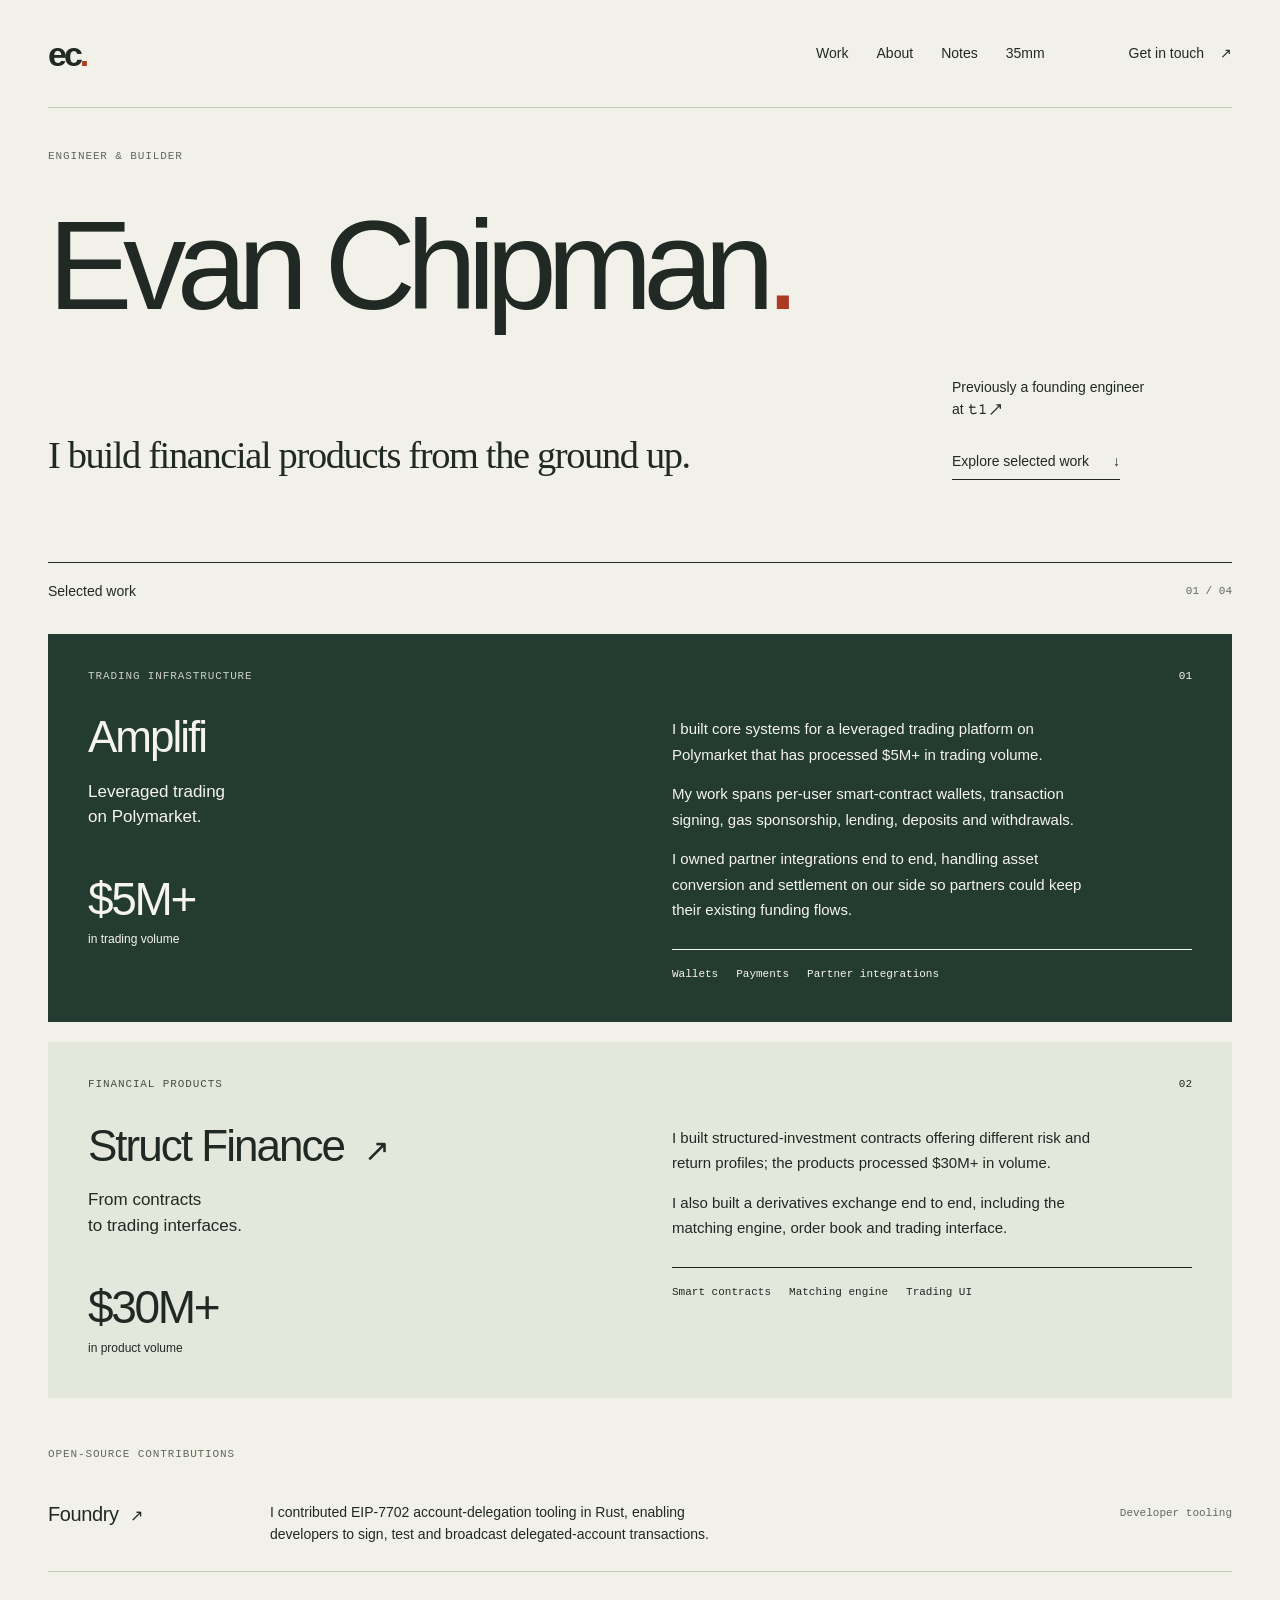
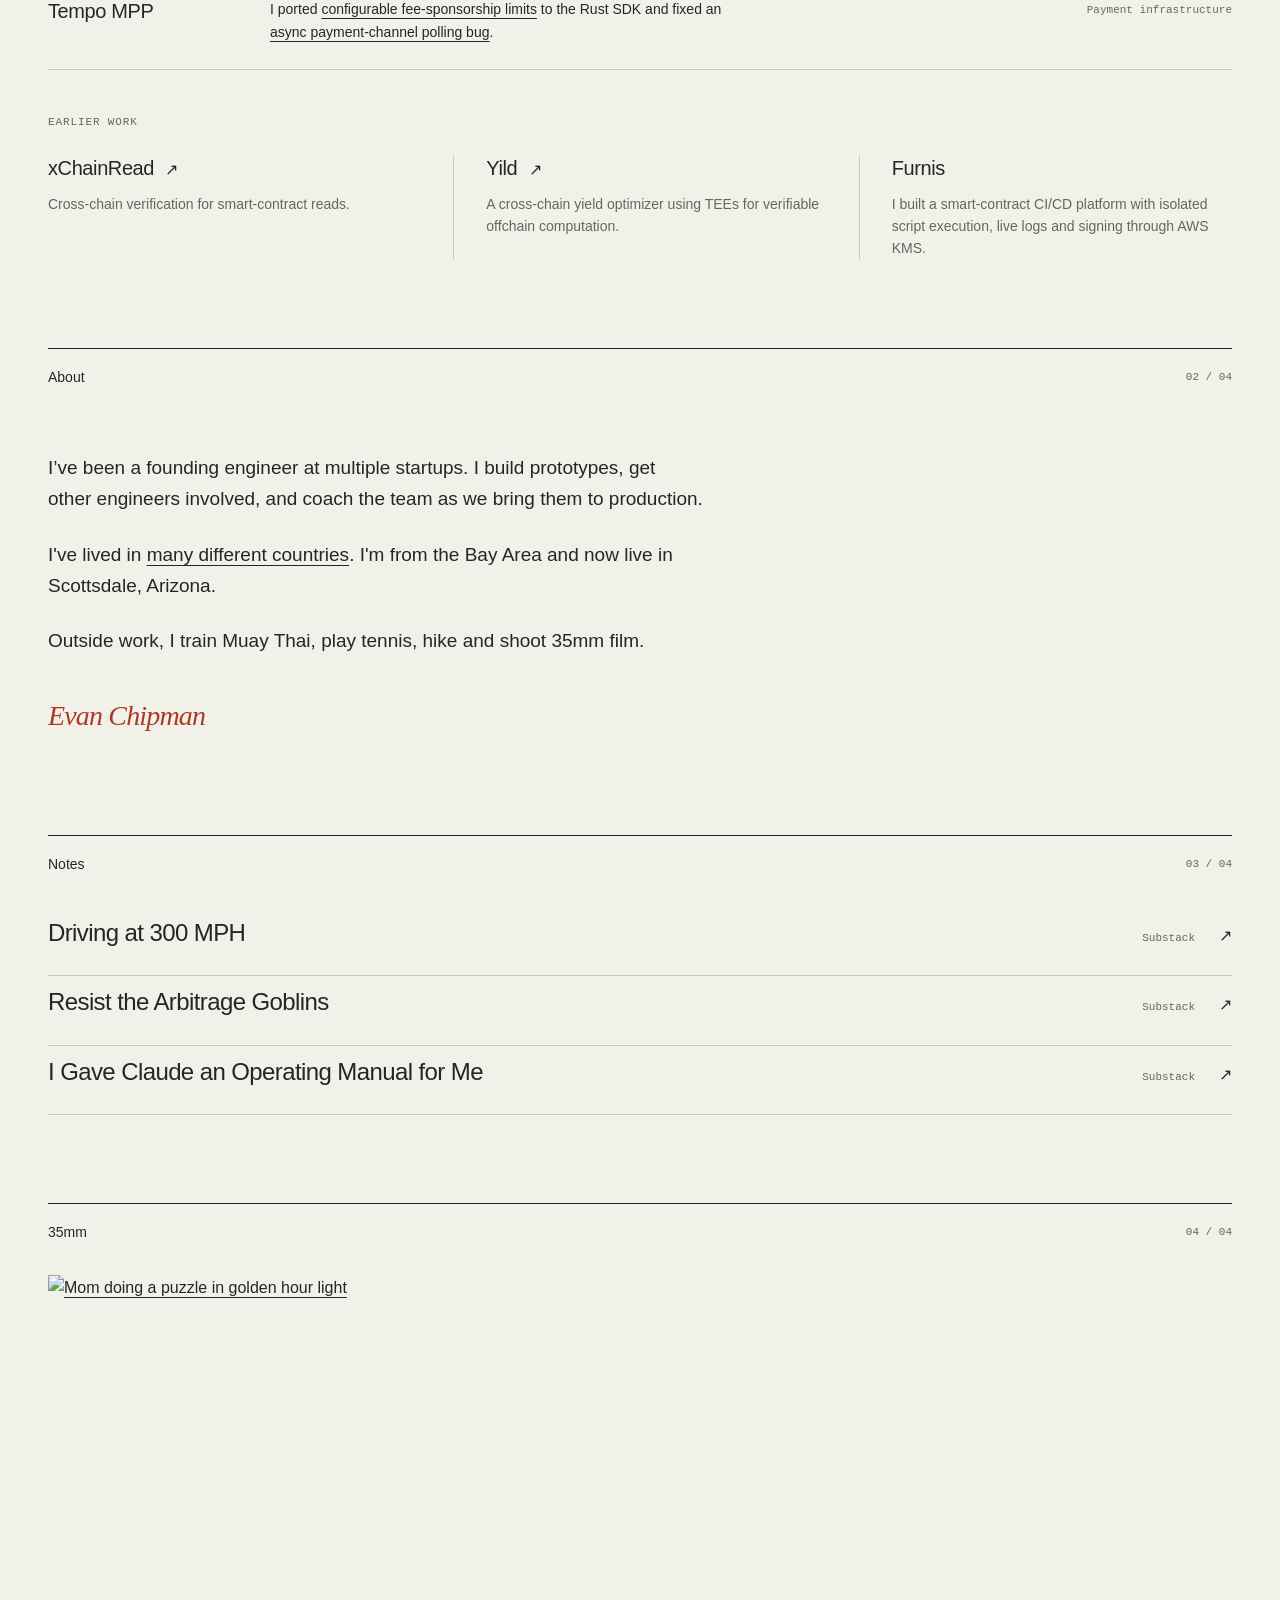
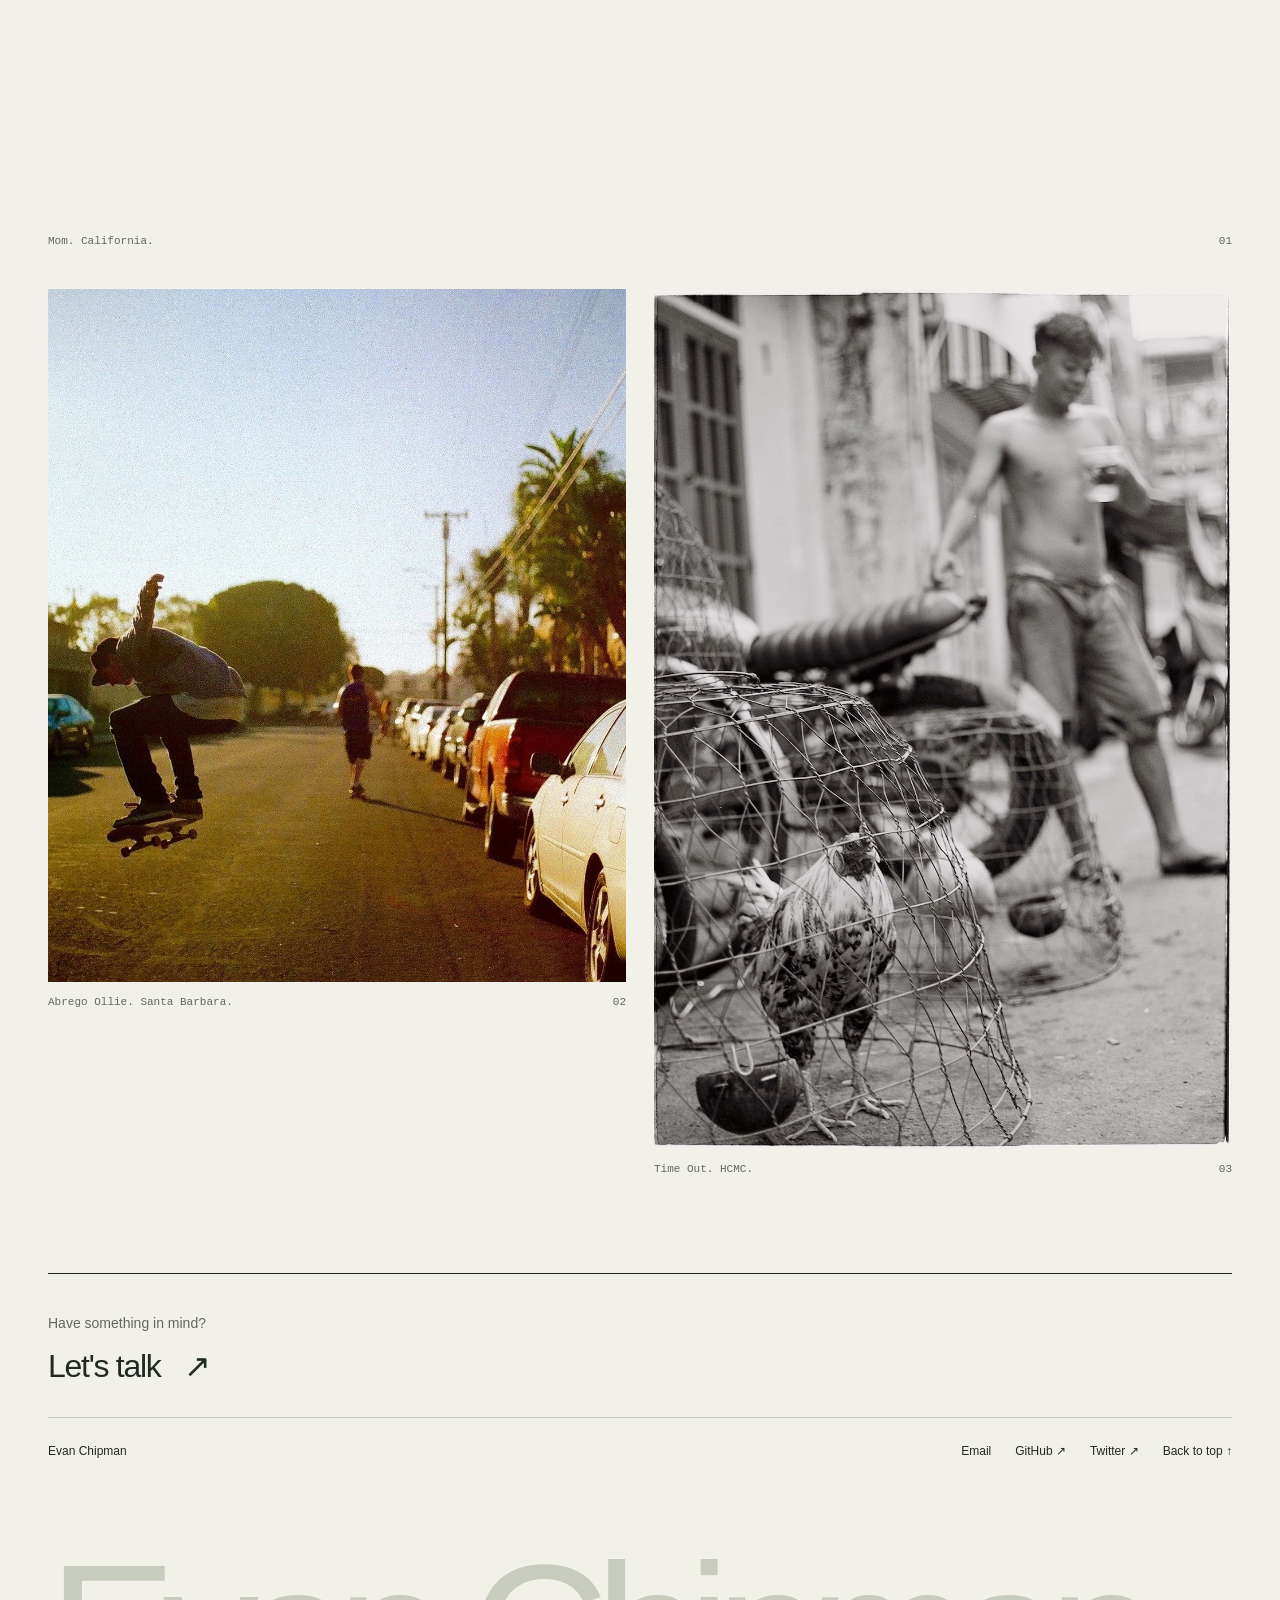
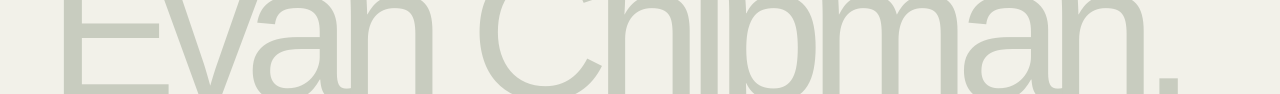
==== commit 11c60927: "Refresh portfolio introduction and add Notes" ====
--- a/index.html
+++ b/index.html
@@ -16,6 +16,7 @@
         <nav aria-label="Main navigation">
           <a href="#work">Work</a>
           <a href="#about">About</a>
+          <a href="#notes">Notes</a>
           <a href="#photography">35mm</a>
         </nav>
         <a class="header-contact" href="mailto:evchip@pm.me">Get in touch <span aria-hidden="true">↗</span></a>
@@ -23,19 +24,19 @@
 
       <main id="main" tabindex="-1">
         <section class="hero" id="top" aria-labelledby="name">
-          <div class="hero-topline"><span>Engineer &amp; builder</span><span>Scottsdale, Arizona</span></div>
+          <div class="hero-topline"><span>Engineer &amp; builder</span></div>
           <h1 id="name">Evan Chipman<span class="period">.</span></h1>
           <div class="hero-bottom">
-            <p class="hero-statement">I build wallet, payment<br class="desktop-break" /> and trading infrastructure.</p>
+            <p class="hero-statement">I build financial products from the ground up.</p>
             <div class="hero-note">
-              <p>Currently a founding engineer<br /> at <a href="https://t1protocol.com">𝚝𝟷 <span aria-hidden="true">↗</span></a></p>
+              <p>Previously a founding engineer<br /> at <a href="https://t1protocol.com">𝚝𝟷 <span aria-hidden="true">↗</span></a></p>
               <a class="text-link" href="#work">Explore selected work <span aria-hidden="true">↓</span></a>
             </div>
           </div>
         </section>
 
         <section class="work-section" id="work" aria-labelledby="work-title">
-          <div class="section-heading"><h2 id="work-title">Selected work</h2><span class="section-index" aria-hidden="true">01 / 03</span></div>
+          <div class="section-heading"><h2 id="work-title">Selected work</h2><span class="section-index" aria-hidden="true">01 / 04</span></div>
 
           <article class="project project-featured" aria-labelledby="amplifi-title">
             <div class="project-top"><span class="eyebrow">Trading infrastructure</span><span class="project-number" aria-hidden="true">01</span></div>
@@ -95,20 +96,40 @@
         </section>
 
         <section class="about-section" id="about" aria-labelledby="about-title">
-          <div class="section-heading"><h2 id="about-title">A bit about me</h2><span class="section-index" aria-hidden="true">02 / 03</span></div>
+          <div class="section-heading"><h2 id="about-title">About</h2><span class="section-index" aria-hidden="true">02 / 04</span></div>
           <div class="about-layout">
-            <p class="about-statement">Complex systems.<br /><em>More human.</em></p>
+
             <div class="about-copy">
-              <p>I care about making complex systems easier for people to use, and giving them more control over their money.</p>
+              <p>I’ve been a founding engineer at multiple startups. I build prototypes, get other engineers involved, and coach the team as we bring them to production.</p>
               <p>I've lived in <a href="https://nomads.com/@chippers">many different countries</a>. I'm from the Bay Area and now live in Scottsdale, Arizona.</p>
+              <p>Outside work, I train Muay Thai, play tennis, hike and shoot 35mm film.</p>
               <p class="about-signature">Evan Chipman</p>
             </div>
           </div>
         </section>
 
+        <section class="notes-section" id="notes" aria-labelledby="notes-title">
+          <div class="section-heading"><h2 id="notes-title">Notes</h2><span class="section-index" aria-hidden="true">03 / 04</span></div>
+          <a class="note-link" href="https://triplewelt.substack.com/p/driving-at-300-mph">
+            <span class="note-title">Driving at 300 MPH</span>
+            <span class="note-kind">Substack</span>
+            <span aria-hidden="true">↗</span>
+          </a>
+          <a class="note-link" href="https://triplewelt.substack.com/p/resist-the-arbitrage-goblins">
+            <span class="note-title">Resist the Arbitrage Goblins</span>
+            <span class="note-kind">Substack</span>
+            <span aria-hidden="true">↗</span>
+          </a>
+          <a class="note-link" href="https://triplewelt.substack.com/p/i-gave-claude-an-operating-manual">
+            <span class="note-title">I Gave Claude an Operating Manual for Me</span>
+            <span class="note-kind">Substack</span>
+            <span aria-hidden="true">↗</span>
+          </a>
+        </section>
+
         <section class="photography-section" id="photography" aria-labelledby="photography-title">
-          <div class="section-heading"><h2 id="photography-title">Through a different lens</h2><span class="section-index" aria-hidden="true">03 / 03</span></div>
-          <div class="photo-heading"><p>35mm</p><span>A few frames along the way.</span></div>
+          <div class="section-heading"><h2 id="photography-title">35mm</h2><span class="section-index" aria-hidden="true">04 / 04</span></div>
+
           <div class="film-grid">
             <figure class="film-wide">
               <a href="media/mom.jpg" aria-label="View full-size photograph: Mom, California"><img src="media/mom.jpg" width="6045" height="2788" loading="lazy" decoding="async" alt="Mom doing a puzzle in golden hour light" /></a>
--- a/styles.css
+++ b/styles.css
@@ -248,3 +248,24 @@
   .portfolio .project { break-inside: avoid; background: white; color: black; border: 1px solid #aaa; }
   .portfolio .photography-section { break-before: page; }
 }
+
+/* Notes reuse the page's ruled, editorial layout. */
+.portfolio .notes-section { padding-bottom: 88px; }
+.portfolio .note-link { display: grid; grid-template-columns: 1fr auto auto; align-items: baseline; gap: 24px; padding: 10px 0 26px; border-bottom: 1px solid var(--rule); text-decoration: none; }
+.portfolio .note-title { font-size: 24px; line-height: 1.35; letter-spacing: -.025em; }
+.portfolio .note-kind { color: var(--muted); font-family: "SFMono-Regular", Consolas, monospace; font-size: 11px; }
+@media (max-width: 700px) {
+  .portfolio .notes-section { padding-bottom: 56px; }
+  .portfolio .note-link { grid-template-columns: 1fr auto; gap: 12px; }
+  .portfolio .note-title { font-size: 21px; }
+  .portfolio .note-kind { grid-column: 1; grid-row: 2; }
+  .portfolio .site-header nav { gap: 16px; }
+}
+@media (max-width: 360px) {
+  .portfolio .site-header { gap: 16px; }
+  .portfolio .site-header nav { gap: 12px; }
+}
+
+/* The biography needs no decorative second heading. */
+.portfolio .about-layout { grid-template-columns: 1fr; }
+.portfolio .about-copy { max-width: 62ch; }
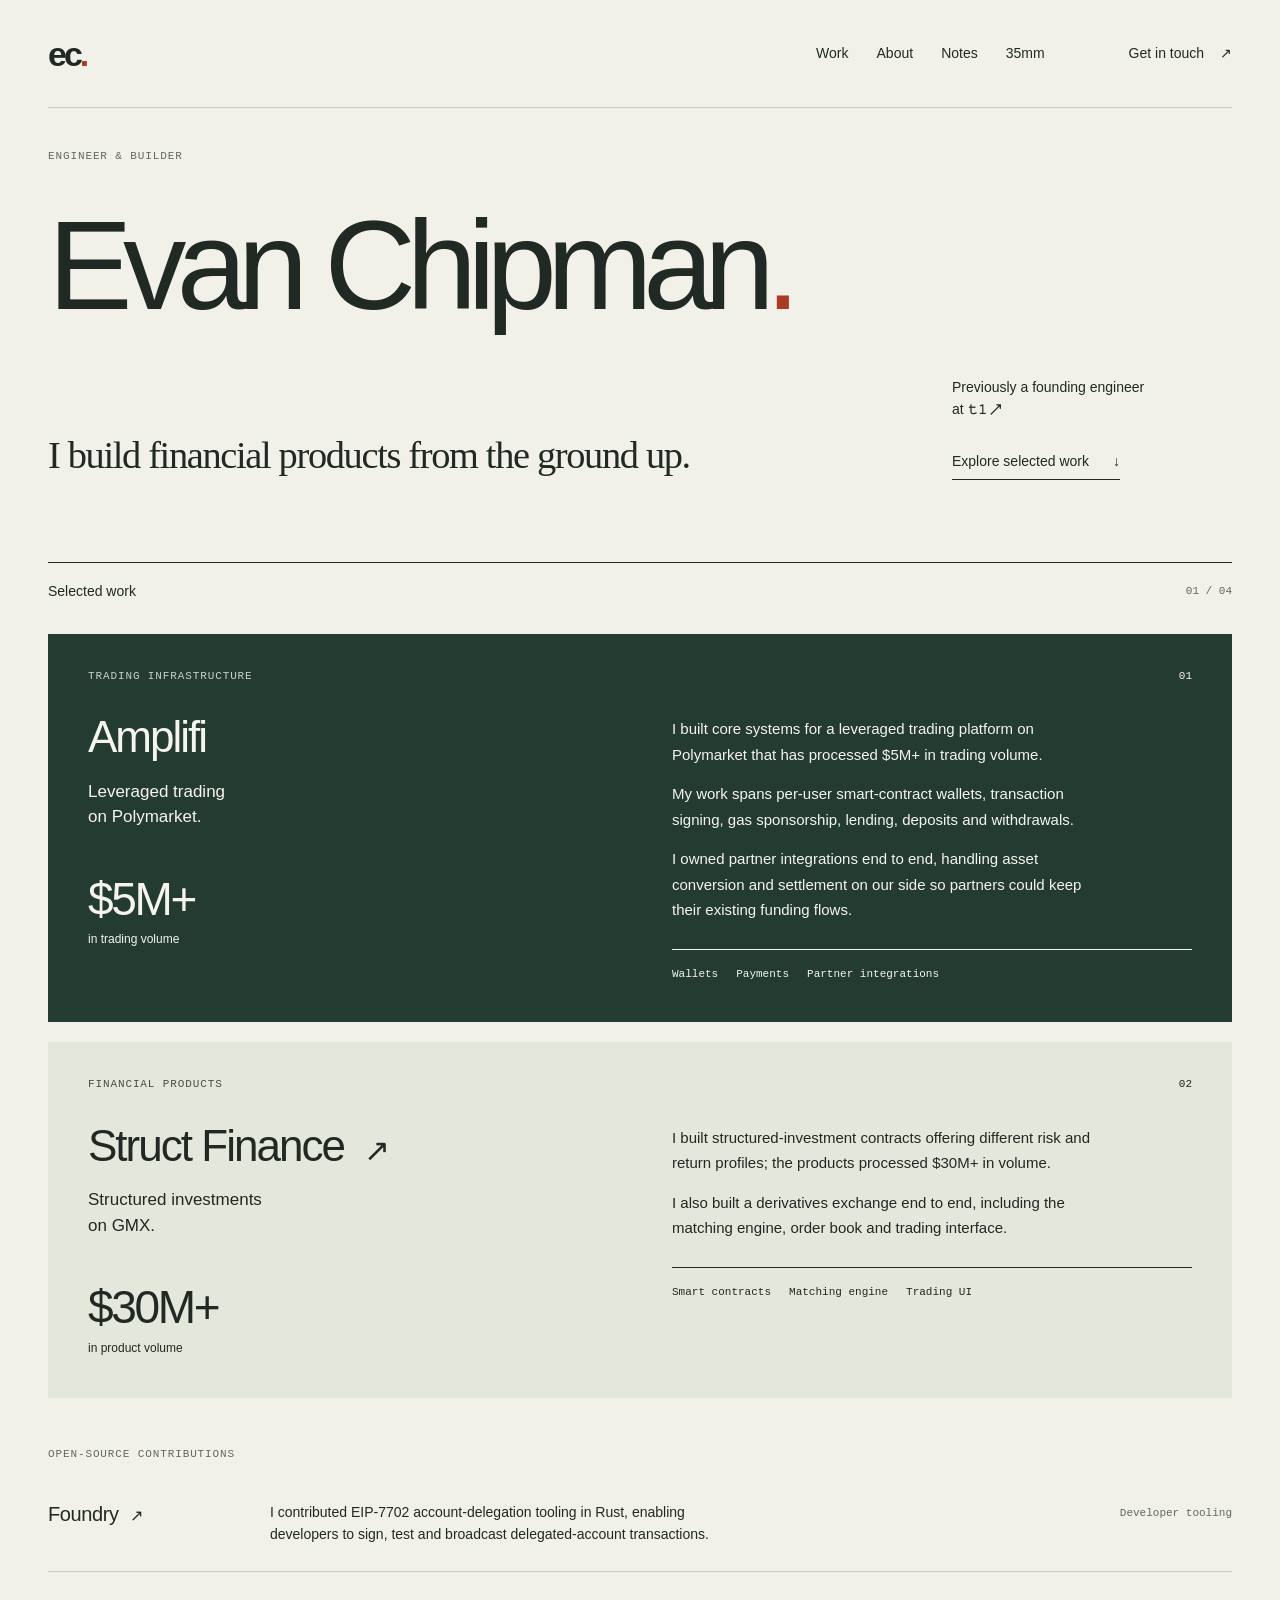
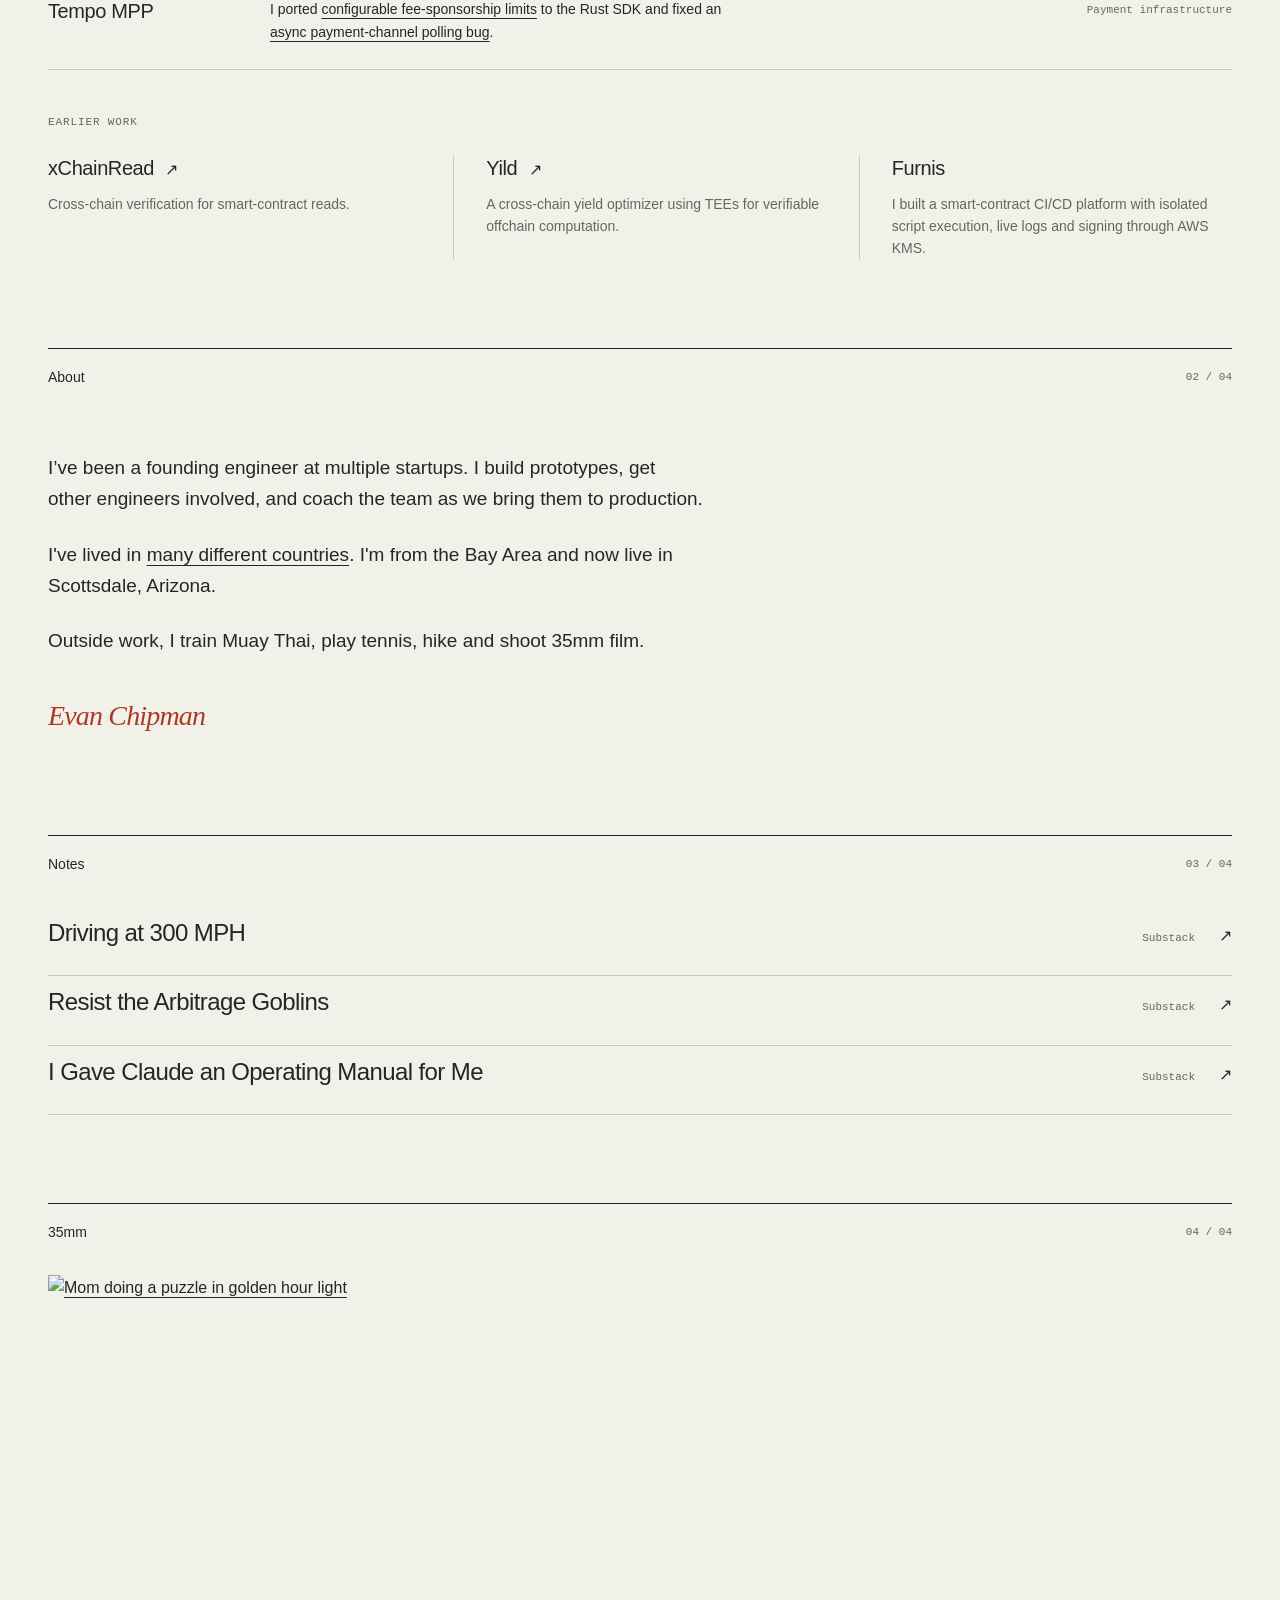
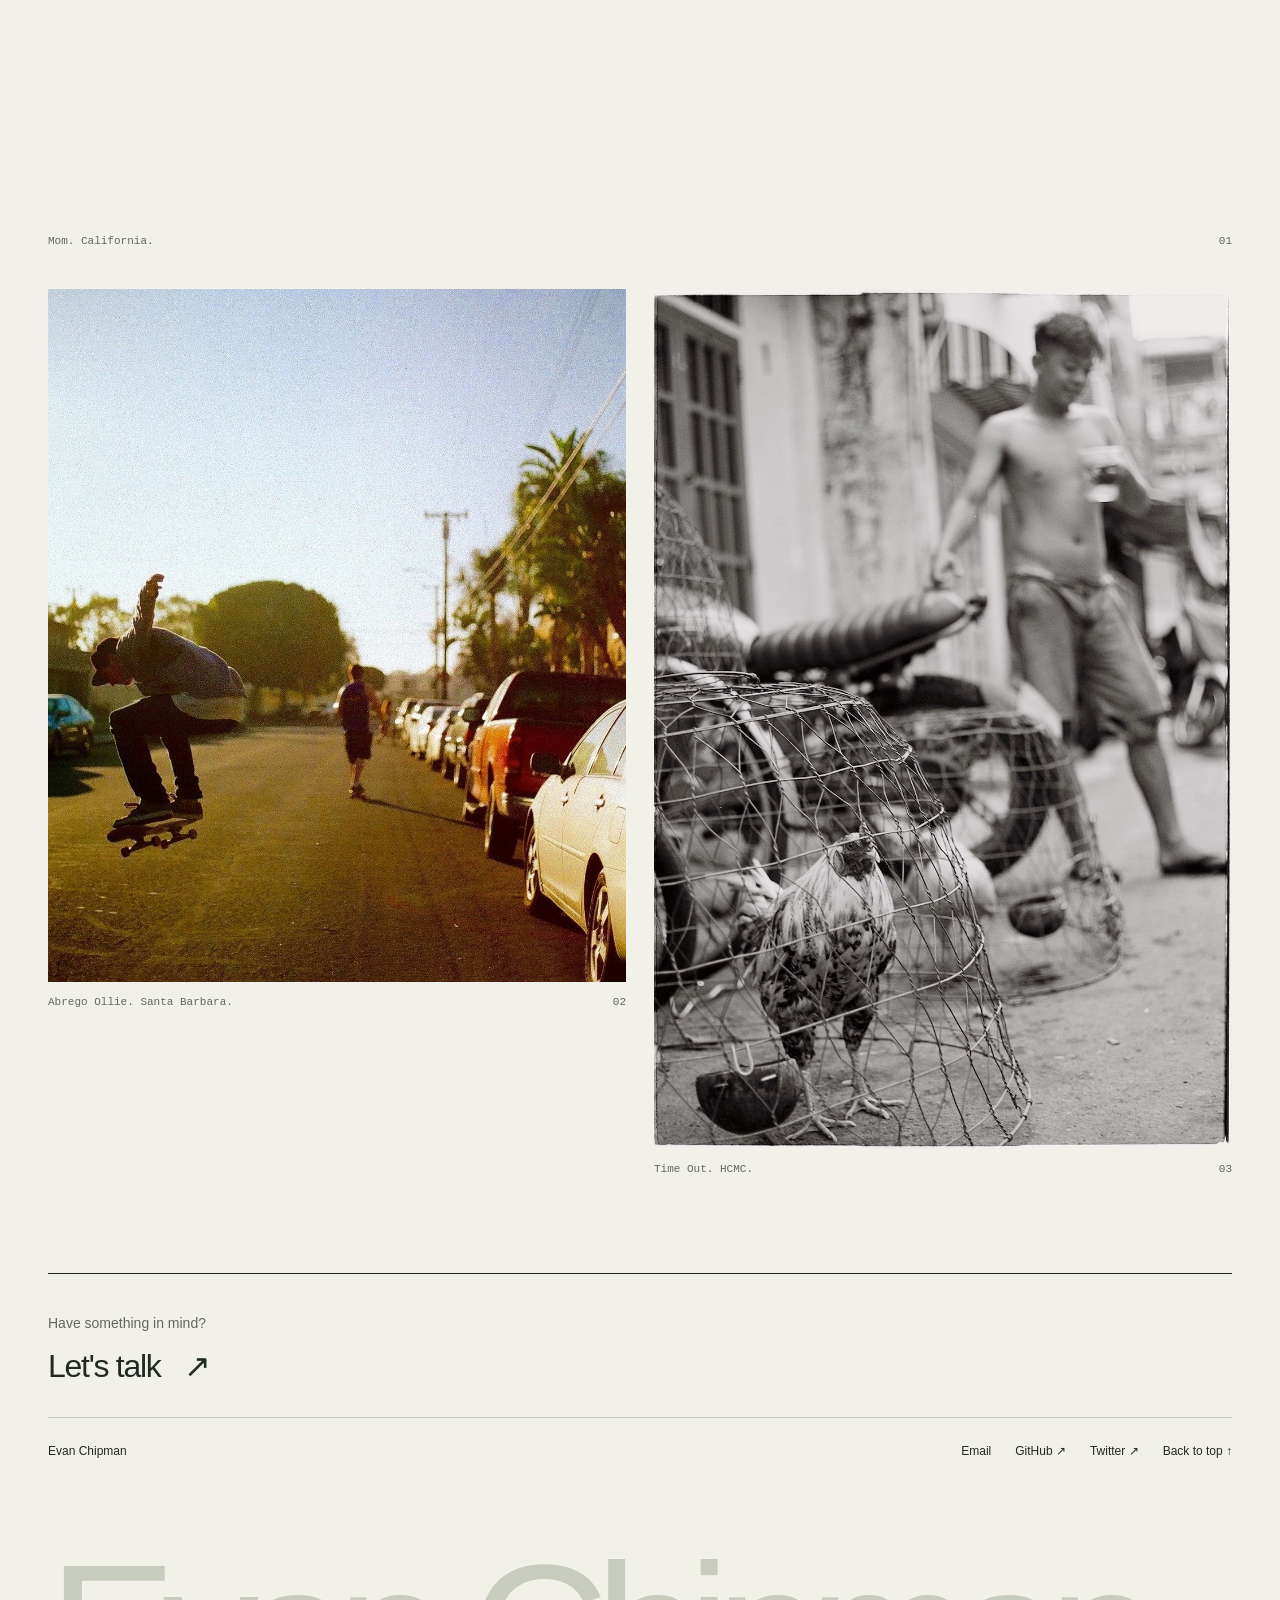
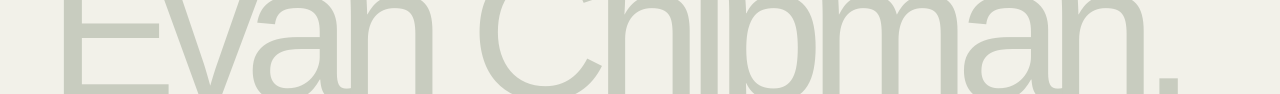
==== commit e91bcb08: "Describe Struct Finance product directly" ====
--- a/index.html
+++ b/index.html
@@ -60,7 +60,7 @@
             <div class="project-layout">
               <div class="project-intro">
                 <h3 id="struct-title"><a href="https://github.com/struct-defi/struct-contracts?tab=readme-ov-file#struct-protocol-----">Struct Finance <span class="project-arrow" aria-hidden="true">↗</span></a></h3>
-                <p class="project-summary">From contracts<br /> to trading interfaces.</p>
+                <p class="project-summary">Structured investments<br /> on GMX.</p>
                 <div class="project-metric"><strong>$30M+</strong><span>in product volume</span></div>
               </div>
               <div class="project-detail">
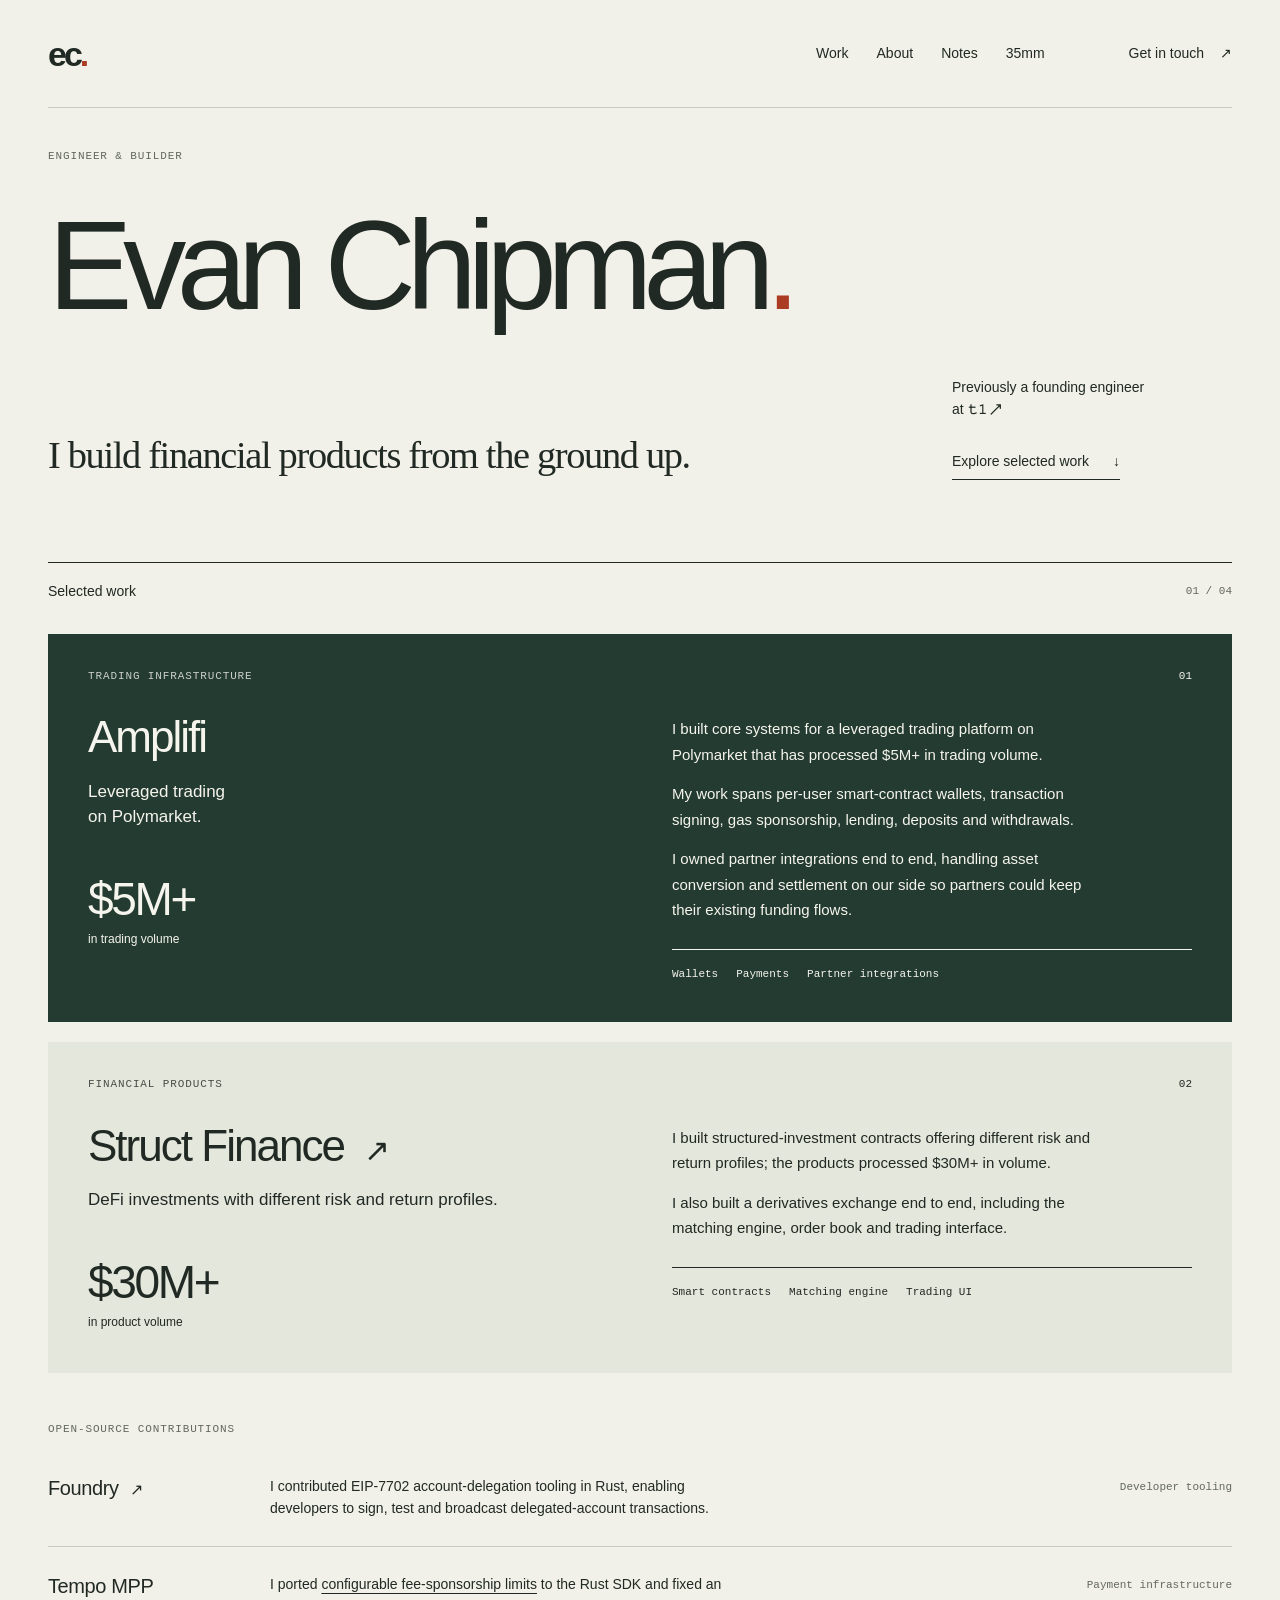
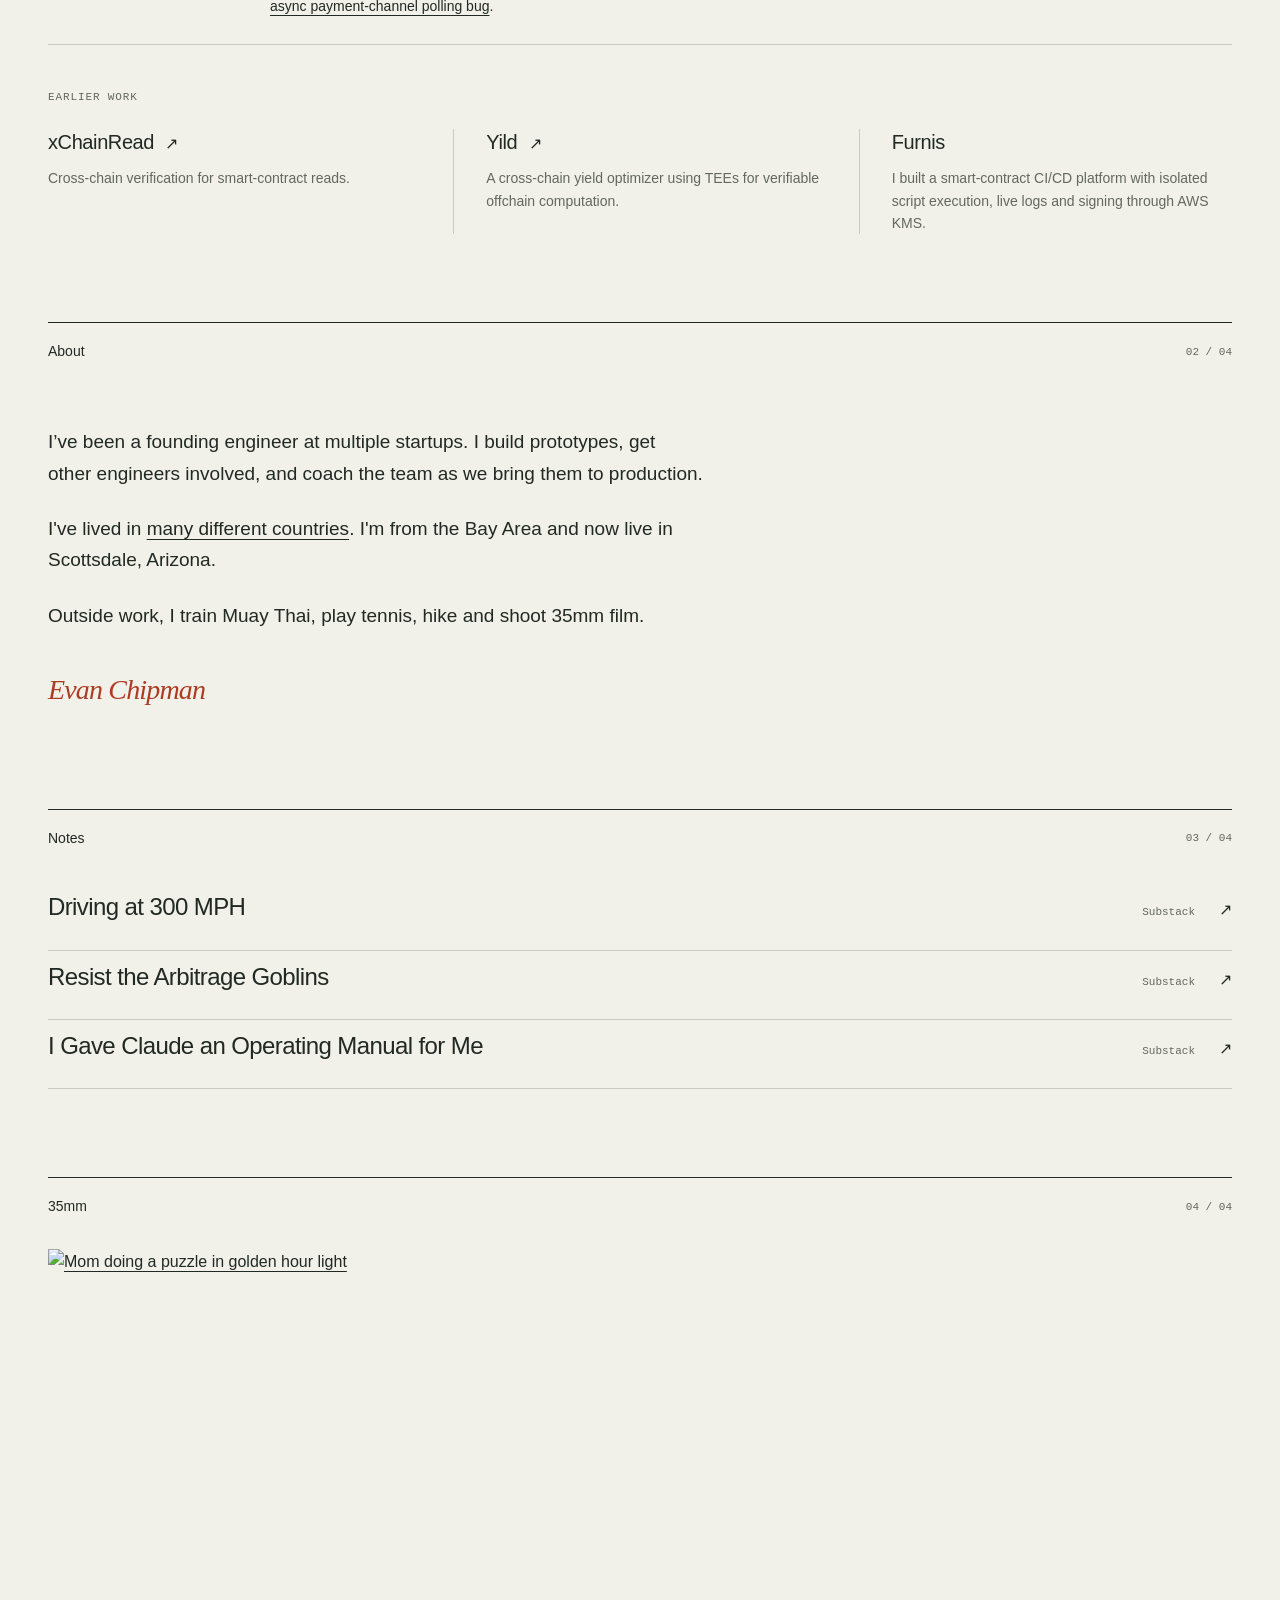
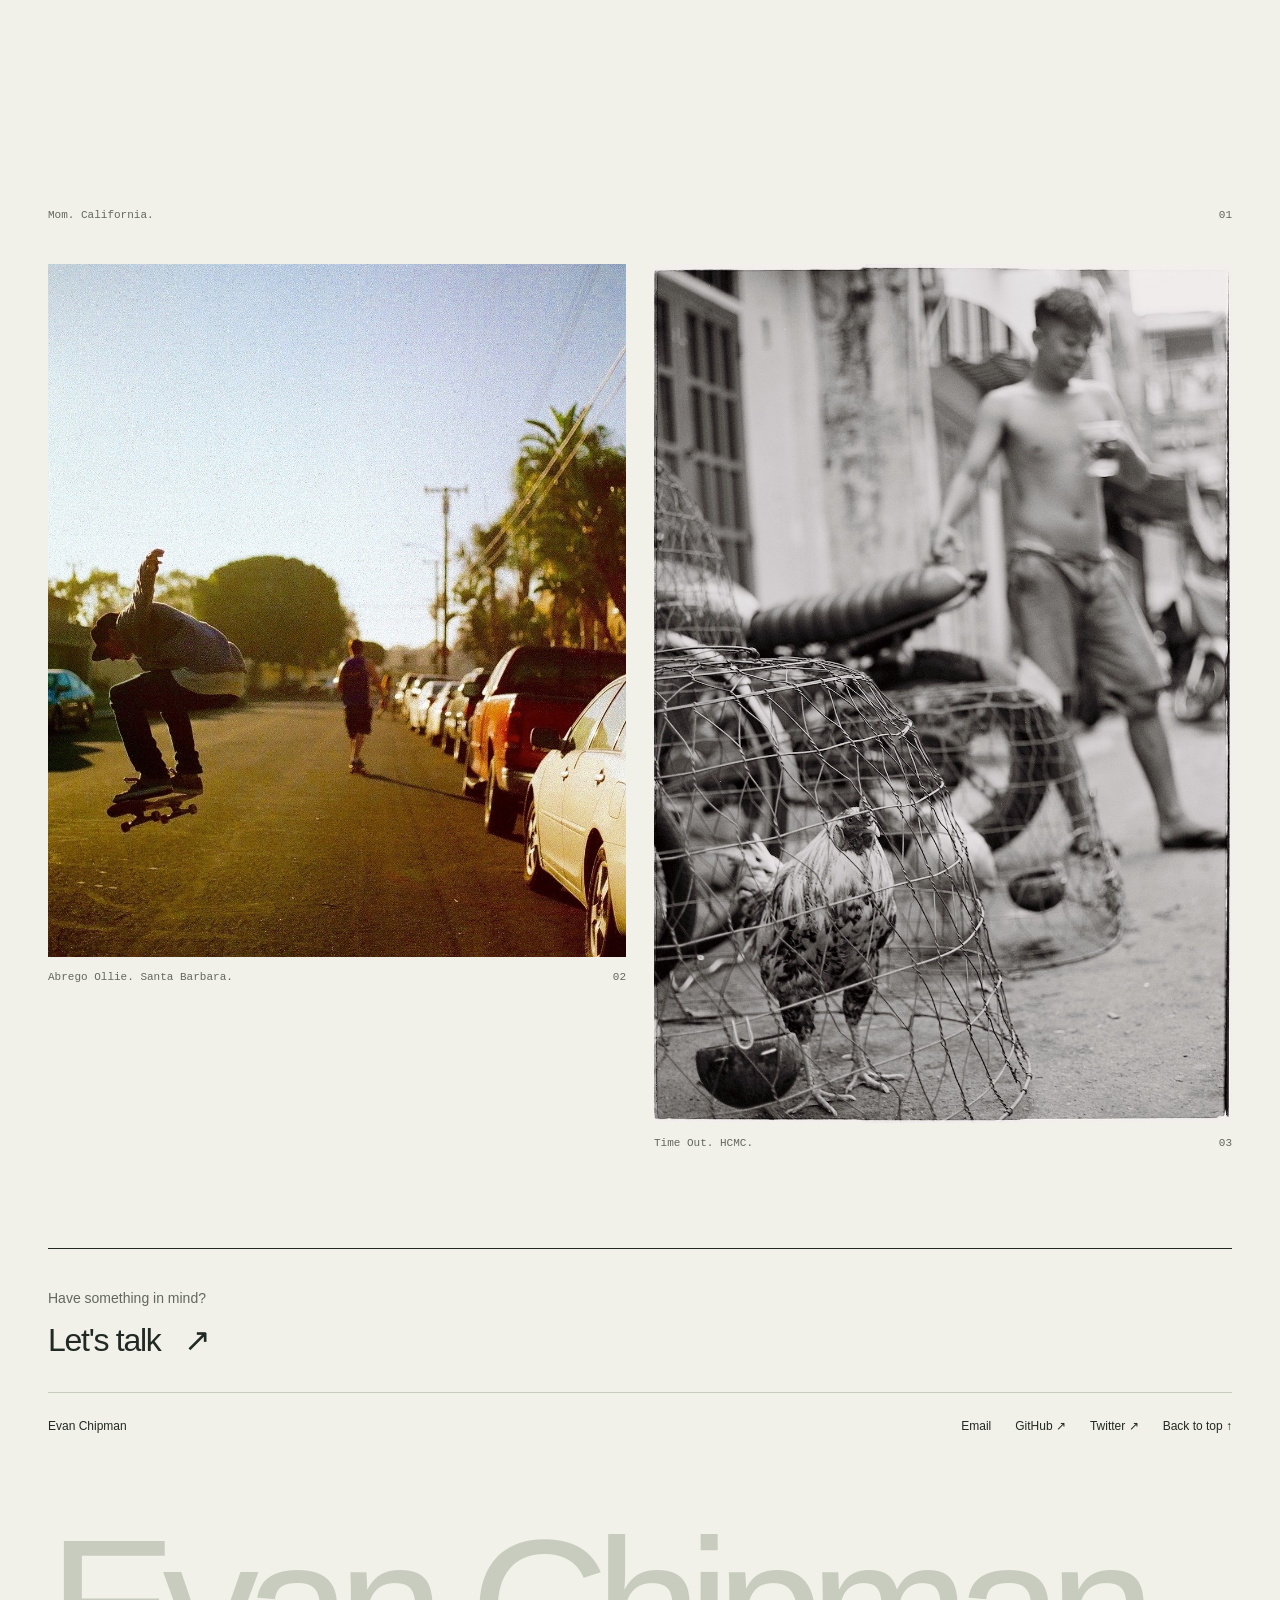
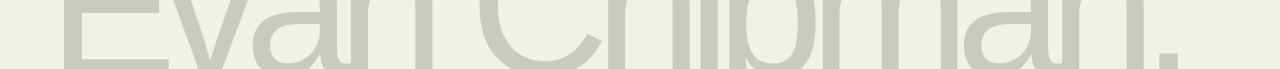
==== commit 04b3f902: "Clarify Struct investment offering" ====
--- a/index.html
+++ b/index.html
@@ -60,7 +60,7 @@
             <div class="project-layout">
               <div class="project-intro">
                 <h3 id="struct-title"><a href="https://github.com/struct-defi/struct-contracts?tab=readme-ov-file#struct-protocol-----">Struct Finance <span class="project-arrow" aria-hidden="true">↗</span></a></h3>
-                <p class="project-summary">Structured investments<br /> on GMX.</p>
+                <p class="project-summary">DeFi investments with different risk and return profiles.</p>
                 <div class="project-metric"><strong>$30M+</strong><span>in product volume</span></div>
               </div>
               <div class="project-detail">
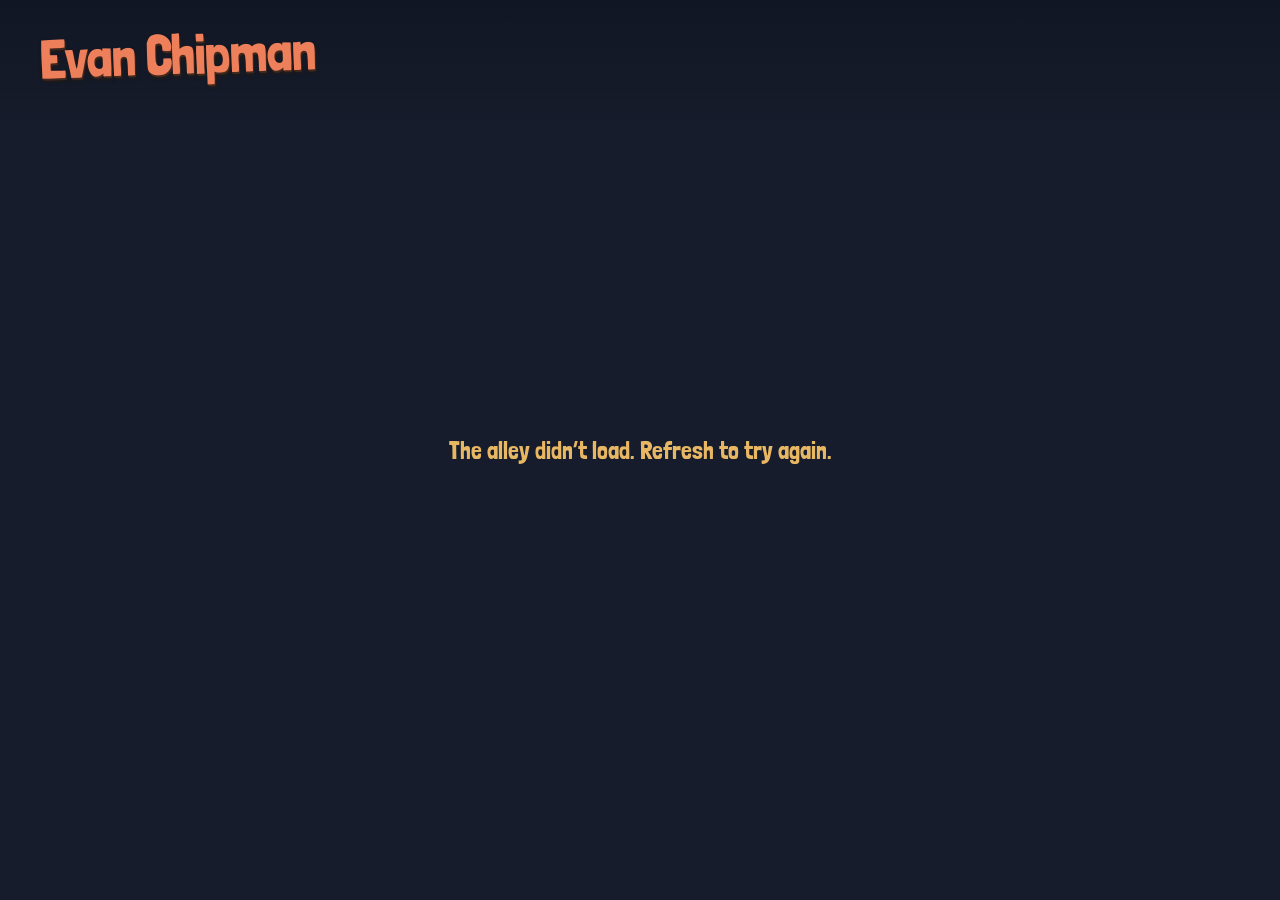
==== commit 138d5431: "." ====
--- a/index.html
+++ b/index.html
@@ -1,157 +1,1649 @@
-<!DOCTYPE html>
-<html lang="en">
-  <head>
-    <meta charset="utf-8" />
-    <meta name="viewport" content="width=device-width, initial-scale=1" />
-    <meta name="description" content="Evan Chipman builds wallet, payment and trading infrastructure. Selected work in Amplifi, Foundry and Tempo MPP, plus 35mm photography." />
-    <meta name="theme-color" content="#f2f1e9" />
-    <title>Evan Chipman</title>
-    <link rel="stylesheet" href="styles.css" />
-  </head>
-  <body class="portfolio">
-    <a class="skip-link" href="#main">Skip to content</a>
-    <div class="site-shell">
-      <header class="site-header">
-        <a class="wordmark" href="#top" aria-label="Evan Chipman, top of page">ec<span aria-hidden="true">.</span></a>
-        <nav aria-label="Main navigation">
-          <a href="#work">Work</a>
-          <a href="#about">About</a>
-          <a href="#notes">Notes</a>
-          <a href="#photography">35mm</a>
-        </nav>
-        <a class="header-contact" href="mailto:evchip@pm.me">Get in touch <span aria-hidden="true">↗</span></a>
-      </header>
-
-      <main id="main" tabindex="-1">
-        <section class="hero" id="top" aria-labelledby="name">
-          <div class="hero-topline"><span>Engineer &amp; builder</span></div>
-          <h1 id="name">Evan Chipman<span class="period">.</span></h1>
-          <div class="hero-bottom">
-            <p class="hero-statement">I build financial products from the ground up.</p>
-            <div class="hero-note">
-              <p>Previously a founding engineer<br /> at <a href="https://t1protocol.com">𝚝𝟷 <span aria-hidden="true">↗</span></a></p>
-              <a class="text-link" href="#work">Explore selected work <span aria-hidden="true">↓</span></a>
-            </div>
-          </div>
-        </section>
-
-        <section class="work-section" id="work" aria-labelledby="work-title">
-          <div class="section-heading"><h2 id="work-title">Selected work</h2><span class="section-index" aria-hidden="true">01 / 04</span></div>
-
-          <article class="project project-featured" aria-labelledby="amplifi-title">
-            <div class="project-top"><span class="eyebrow">Trading infrastructure</span><span class="project-number" aria-hidden="true">01</span></div>
-            <div class="project-layout">
-              <div class="project-intro">
-                <h3 id="amplifi-title">Amplifi</h3>
-                <p class="project-summary">Leveraged trading<br /> on Polymarket.</p>
-                <div class="project-metric"><strong>$5M+</strong><span>in trading volume</span></div>
-              </div>
-              <div class="project-detail">
-                <p>I built core systems for a leveraged trading platform on Polymarket that has processed $5M+ in trading volume.</p>
-                <p>My work spans per-user smart-contract wallets, transaction signing, gas sponsorship, lending, deposits and withdrawals.</p>
-                <p>I owned partner integrations end to end, handling asset conversion and settlement on our side so partners could keep their existing funding flows.</p>
-                <ul class="project-tags" aria-label="Areas of work"><li>Wallets</li><li>Payments</li><li>Partner integrations</li></ul>
-              </div>
-            </div>
-          </article>
-
-          <article class="project project-light" aria-labelledby="struct-title">
-            <div class="project-top"><span class="eyebrow">Financial products</span><span class="project-number" aria-hidden="true">02</span></div>
-            <div class="project-layout">
-              <div class="project-intro">
-                <h3 id="struct-title"><a href="https://github.com/struct-defi/struct-contracts?tab=readme-ov-file#struct-protocol-----">Struct Finance <span class="project-arrow" aria-hidden="true">↗</span></a></h3>
-                <p class="project-summary">DeFi investments with different risk and return profiles.</p>
-                <div class="project-metric"><strong>$30M+</strong><span>in product volume</span></div>
-              </div>
-              <div class="project-detail">
-                <p>I built structured-investment contracts offering different risk and return profiles; the products processed $30M+ in volume.</p>
-                <p>I also built a derivatives exchange end to end, including the matching engine, order book and trading interface.</p>
-                <ul class="project-tags" aria-label="Areas of work"><li>Smart contracts</li><li>Matching engine</li><li>Trading UI</li></ul>
-              </div>
-            </div>
-          </article>
-
-          <div class="contributions" aria-labelledby="contributions-title">
-            <h3 class="eyebrow" id="contributions-title">Open-source contributions</h3>
-            <article class="contribution">
-              <h4><a href="https://github.com/foundry-rs/foundry/pull/9236">Foundry <span aria-hidden="true">↗</span></a></h4>
-              <p>I contributed EIP-7702 account-delegation tooling in Rust, enabling developers to sign, test and broadcast delegated-account transactions.</p>
-              <span class="contribution-type">Developer tooling</span>
-            </article>
-            <article class="contribution">
-              <h4>Tempo MPP</h4>
-              <p>I ported <a href="https://github.com/tempoxyz/mpp-rs/pull/229">configurable fee-sponsorship limits</a> to the Rust SDK and fixed an <a href="https://github.com/tempoxyz/mpp-rs/pull/194">async payment-channel polling bug</a>.</p>
-              <span class="contribution-type">Payment infrastructure</span>
-            </article>
-          </div>
-
-          <div class="earlier-work" aria-labelledby="earlier-title">
-            <h3 class="eyebrow" id="earlier-title">Earlier work</h3>
-            <div class="earlier-grid">
-              <article><h4><a href="https://docs.t1protocol.com/integration/xChainRead/overview">xChainRead <span aria-hidden="true">↗</span></a></h4><p>Cross-chain verification for smart-contract reads.</p></article>
-              <article><h4><a href="https://x.com/t1protocol/status/1993654584883962057">Yild <span aria-hidden="true">↗</span></a></h4><p>A cross-chain yield optimizer using TEEs for verifiable offchain computation.</p></article>
-              <article><h4>Furnis</h4><p>I built a smart-contract CI/CD platform with isolated script execution, live logs and signing through AWS KMS.</p></article>
-            </div>
-          </div>
-        </section>
-
-        <section class="about-section" id="about" aria-labelledby="about-title">
-          <div class="section-heading"><h2 id="about-title">About</h2><span class="section-index" aria-hidden="true">02 / 04</span></div>
-          <div class="about-layout">
-
-            <div class="about-copy">
-              <p>I’ve been a founding engineer at multiple startups. I build prototypes, get other engineers involved, and coach the team as we bring them to production.</p>
-              <p>I've lived in <a href="https://nomads.com/@chippers">many different countries</a>. I'm from the Bay Area and now live in Scottsdale, Arizona.</p>
-              <p>Outside work, I train Muay Thai, play tennis, hike and shoot 35mm film.</p>
-              <p class="about-signature">Evan Chipman</p>
-            </div>
-          </div>
-        </section>
-
-        <section class="notes-section" id="notes" aria-labelledby="notes-title">
-          <div class="section-heading"><h2 id="notes-title">Notes</h2><span class="section-index" aria-hidden="true">03 / 04</span></div>
-          <a class="note-link" href="https://triplewelt.substack.com/p/driving-at-300-mph">
-            <span class="note-title">Driving at 300 MPH</span>
-            <span class="note-kind">Substack</span>
-            <span aria-hidden="true">↗</span>
-          </a>
-          <a class="note-link" href="https://triplewelt.substack.com/p/resist-the-arbitrage-goblins">
-            <span class="note-title">Resist the Arbitrage Goblins</span>
-            <span class="note-kind">Substack</span>
-            <span aria-hidden="true">↗</span>
-          </a>
-          <a class="note-link" href="https://triplewelt.substack.com/p/i-gave-claude-an-operating-manual">
-            <span class="note-title">I Gave Claude an Operating Manual for Me</span>
-            <span class="note-kind">Substack</span>
-            <span aria-hidden="true">↗</span>
-          </a>
-        </section>
-
-        <section class="photography-section" id="photography" aria-labelledby="photography-title">
-          <div class="section-heading"><h2 id="photography-title">35mm</h2><span class="section-index" aria-hidden="true">04 / 04</span></div>
-
-          <div class="film-grid">
-            <figure class="film-wide">
-              <a href="media/mom.jpg" aria-label="View full-size photograph: Mom, California"><img src="media/mom.jpg" width="6045" height="2788" loading="lazy" decoding="async" alt="Mom doing a puzzle in golden hour light" /></a>
-              <figcaption><span>Mom. California.</span><span aria-hidden="true">01</span></figcaption>
-            </figure>
-            <figure>
-              <a href="media/sb_skate.jpg" aria-label="View full-size photograph: Abrego Ollie, Santa Barbara"><img src="media/sb_skate.jpg" width="1023" height="1226" loading="lazy" decoding="async" alt="Skater doing an ollie on a Santa Barbara street" /></a>
-              <figcaption><span>Abrego Ollie. Santa Barbara.</span><span aria-hidden="true">02</span></figcaption>
-            </figure>
-            <figure>
-              <a href="media/timeout.jpg" aria-label="View full-size photograph: Time Out, HCMC"><img src="media/timeout.jpg" width="1009" height="1500" loading="lazy" decoding="async" alt="Boy walking past caged chickens in an alley" /></a>
-              <figcaption><span>Time Out. HCMC.</span><span aria-hidden="true">03</span></figcaption>
-            </figure>
-          </div>
-        </section>
-      </main>
-
-      <footer class="site-footer">
-        <div class="footer-heading"><p>Have something in mind?</p><a href="mailto:evchip@pm.me">Let's talk<span aria-hidden="true">↗</span></a></div>
-        <div class="footer-bottom"><span>Evan Chipman</span><nav aria-label="Social links"><a href="mailto:evchip@pm.me">Email</a><a href="https://github.com/evchip">GitHub <span aria-hidden="true">↗</span></a><a href="https://twitter.com/evanchipman">Twitter <span aria-hidden="true">↗</span></a><a href="#top">Back to top <span aria-hidden="true">↑</span></a></nav></div>
-        <div class="footer-signature" aria-hidden="true"><p class="footer-wordmark">Evan Chipman.</p></div>
-      </footer>
-    </div>
-  </body>
-</html>
+<!doctype html>
+<html lang="en" data-offline="yes">
+<head>
+  <meta charset="utf-8"><meta name="viewport" content="width=device-width,initial-scale=1,viewport-fit=cover">
+  <meta name="theme-color" content="#161b27">
+  <meta name="description" content="A Saigon courier who will deliver anything you can click. A street toy by Evan Chipman.">
+  <title>It Fits · Evan Chipman</title>
+  <link rel="icon" href="[data-uri]">
+  
+  <style>@font-face{font-family:Londrina;src:url("[data-uri]") format("truetype");font-weight:400;font-display:swap}
+@font-face{font-family:"Averia";src:url("[data-uri]